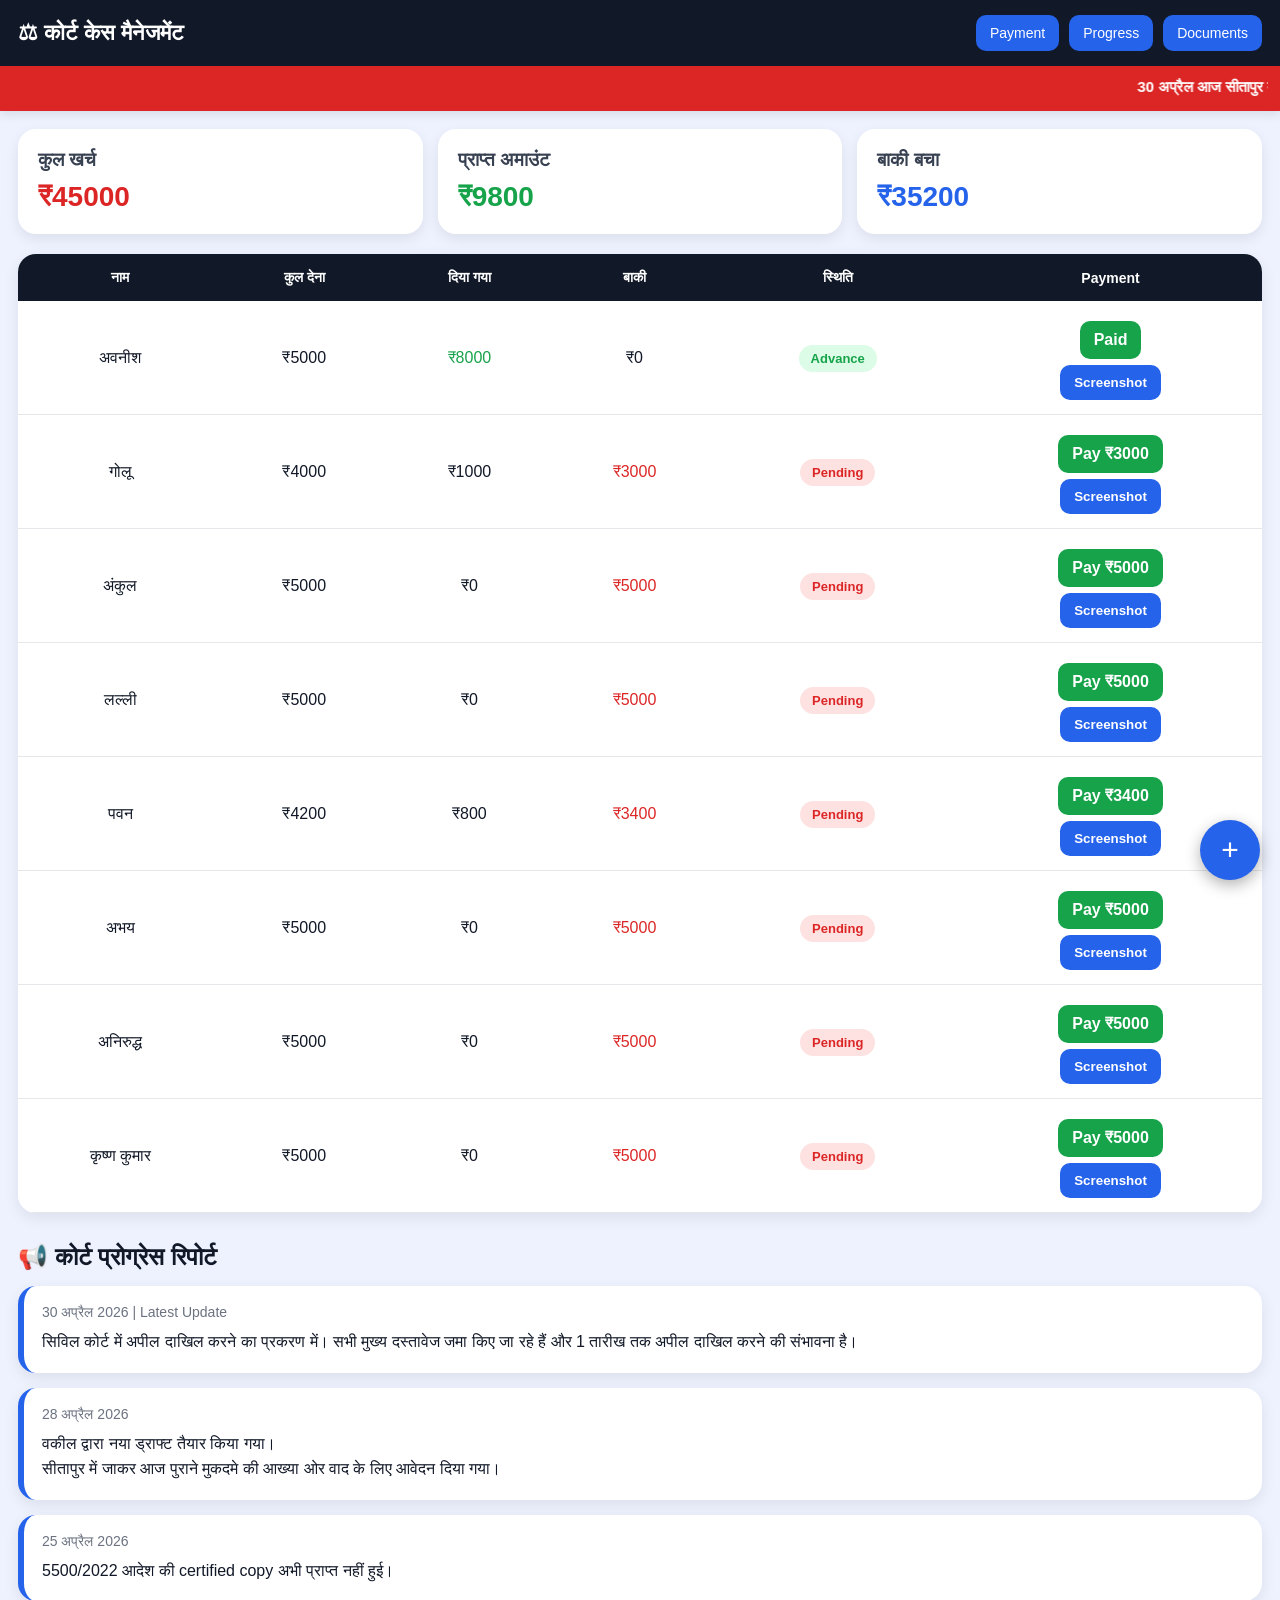
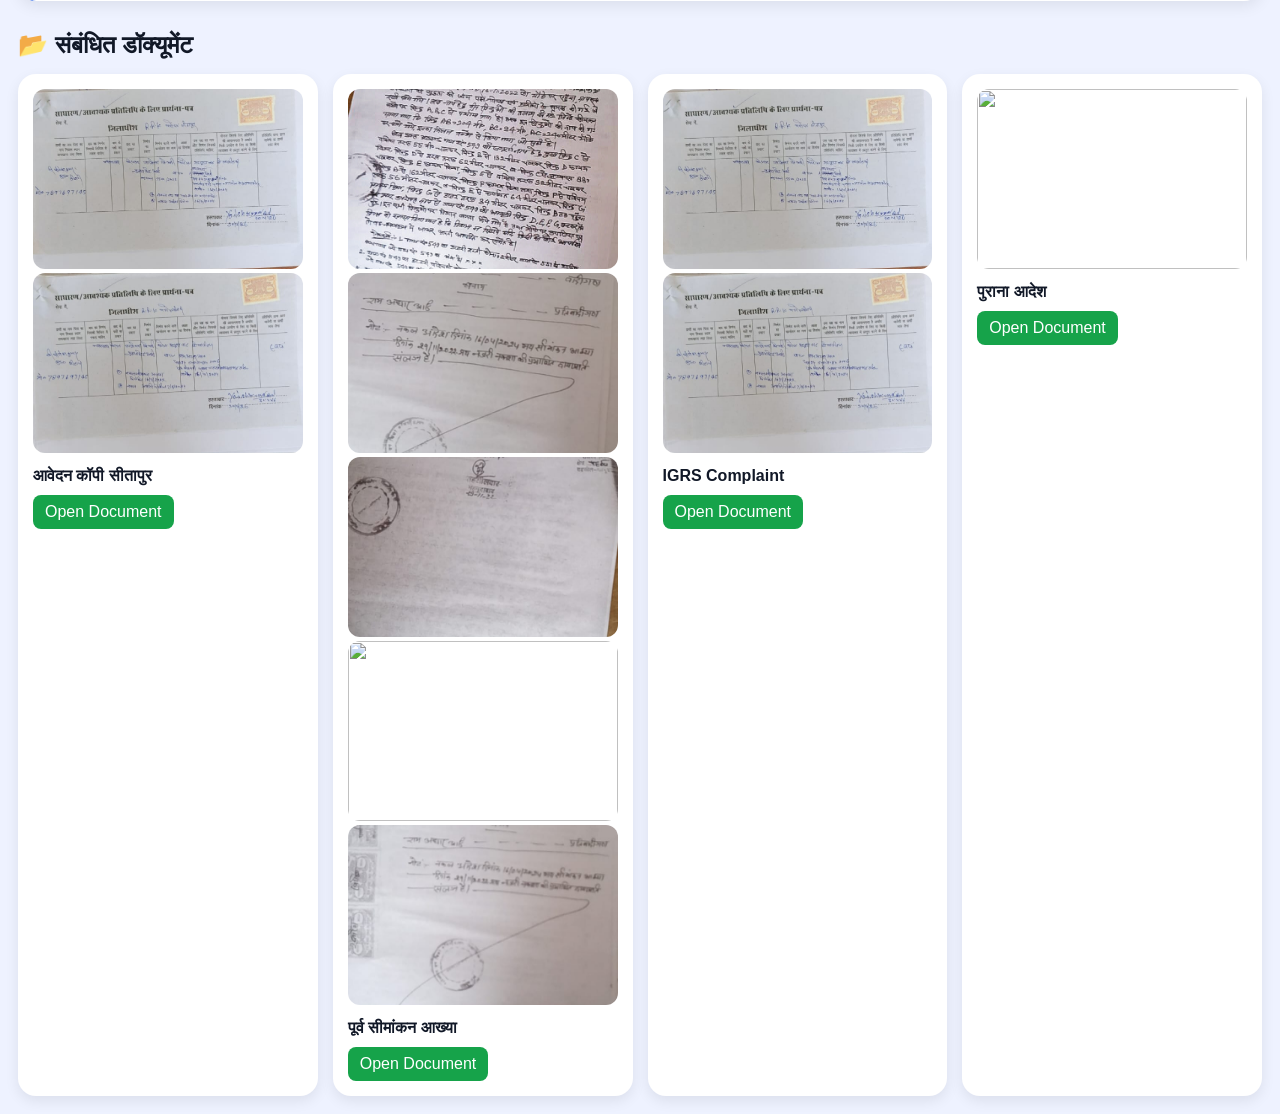
==== index.html @ 8e4a4662 "Update index.html" ====
<!DOCTYPE html>
<html lang="hi">

<head>
<meta charset="UTF-8">
<meta name="viewport" content="width=device-width, initial-scale=1.0">

<title>कोर्ट केस मैनेजमेंट</title>

<style>

*{
    margin:0;
    padding:0;
    box-sizing:border-box;
}

body{
    font-family:Arial,sans-serif;
    background:#eef2ff;
    color:#111827;
}

/* NAVBAR */

.navbar{
    width:100%;
    background:#111827;
    padding:15px 18px;
    display:flex;
    justify-content:space-between;
    align-items:center;
    position:sticky;
    top:0;
    z-index:999;
}

.logo{
    color:white;
    font-size:22px;
    font-weight:bold;
}

.nav-links{
    display:flex;
    gap:10px;
}

.nav-links a{
    text-decoration:none;
    color:white;
    background:#2563eb;
    padding:10px 14px;
    border-radius:10px;
    font-size:14px;
}

/* ALERT BAR */

.alert-bar{
    background:#dc2626;
    color:white;
    padding:12px;
    font-weight:bold;
    font-size:15px;
    box-shadow:0 3px 10px rgba(0,0,0,0.1);
}

/* MAIN */

.container{
    padding:18px;
}

/* SUMMARY */

.summary{
    display:grid;
    grid-template-columns:repeat(auto-fit,minmax(220px,1fr));
    gap:15px;
    margin-bottom:20px;
}

.card{
    background:white;
    padding:20px;
    border-radius:18px;
    box-shadow:0 5px 14px rgba(0,0,0,0.08);
}

.card h3{
    margin-bottom:10px;
    color:#374151;
}

.big{
    font-size:28px;
    font-weight:bold;
}

.red{
    color:#dc2626;
}

.green{
    color:#16a34a;
}

.blue{
    color:#2563eb;
}

/* TABLE */

.table-box{
    overflow:auto;
    border-radius:18px;
    box-shadow:0 5px 15px rgba(0,0,0,0.08);
}

table{
    width:100%;
    border-collapse:collapse;
    background:white;
    min-width:900px;
}

th{
    background:#111827;
    color:white;
    padding:15px;
    font-size:14px;
}

td{
    padding:14px;
    text-align:center;
    border-bottom:1px solid #e5e7eb;
}

tr:hover{
    background:#f9fafb;
}

.status{
    padding:6px 12px;
    border-radius:30px;
    font-size:13px;
    font-weight:bold;
}

.pending{
    background:#fee2e2;
    color:#dc2626;
}

.advance{
    background:#dcfce7;
    color:#16a34a;
}

.paybtn{
    background:#16a34a;
    color:white;
    padding:10px 14px;
    border-radius:10px;
    text-decoration:none;
    display:inline-block;
    border:none;
    cursor:pointer;
    margin-top:6px;
    font-weight:bold;
}

.uploadbtn{
    background:#2563eb;
}

.paybtn:hover{
    opacity:0.9;
}

/* NEWS */

.news-section{
    margin-top:30px;
}

.news-title{
    margin-bottom:15px;
    font-size:24px;
}

.news-card{
    background:white;
    border-radius:18px;
    padding:18px;
    margin-bottom:15px;
    box-shadow:0 5px 15px rgba(0,0,0,0.08);
    border-left:6px solid #2563eb;
}

.news-date{
    color:#6b7280;
    margin-bottom:8px;
    font-size:14px;
}

.news-text{
    font-size:16px;
    line-height:1.6;
}

/* DOCUMENTS */

.docs-section{
    margin-top:30px;
}

.docs-grid{
    display:grid;
    grid-template-columns:repeat(auto-fit,minmax(250px,1fr));
    gap:15px;
}

.doc-card{
    background:white;
    border-radius:18px;
    padding:15px;
    box-shadow:0 5px 14px rgba(0,0,0,0.08);
}

.doc-card img{
    width:100%;
    height:180px;
    object-fit:cover;
    border-radius:12px;
}

.doc-card h4{
    margin-top:10px;
}

.doc-card a{
    display:inline-block;
    margin-top:10px;
    text-decoration:none;
    background:#16a34a;
    color:white;
    padding:8px 12px;
    border-radius:8px;
}

/* POPUP */

#popup{
    position:fixed;
    top:0;
    left:0;
    width:100%;
    height:100%;
    background:rgba(0,0,0,0.6);
    display:none;
    justify-content:center;
    align-items:center;
    z-index:9999;
}

.popup-box{
    background:white;
    width:92%;
    max-width:420px;
    padding:22px;
    border-radius:18px;
    position:relative;
}

.popup-box h2{
    margin-bottom:12px;
}

input, textarea{
    width:100%;
    padding:12px;
    border:1px solid #d1d5db;
    border-radius:10px;
    margin-top:12px;
    font-size:15px;
}

.submitbtn{
    width:100%;
    margin-top:16px;
    background:#2563eb;
    color:white;
    border:none;
    padding:14px;
    border-radius:10px;
    cursor:pointer;
    font-size:16px;
}

.closebtn{
    position:absolute;
    top:10px;
    right:10px;
    background:red;
    color:white;
    border:none;
    width:35px;
    height:35px;
    border-radius:50%;
    cursor:pointer;
}

.note{
    margin-top:10px;
    color:red;
    font-size:14px;
}

/* FLOAT BUTTON */

.fixed-btn{
    position:fixed;
    bottom:20px;
    right:20px;
    width:60px;
    height:60px;
    border-radius:50%;
    background:#2563eb;
    color:white;
    border:none;
    font-size:30px;
    cursor:pointer;
    box-shadow:0 5px 15px rgba(0,0,0,0.3);
}

/* MOBILE */

@media(max-width:700px){

.logo{
    font-size:16px;
}

.nav-links a{
    font-size:12px;
    padding:8px 10px;
}

}

</style>
</head>

<body>

<!-- NAVBAR -->

<div class="navbar">

<div class="logo">
⚖ कोर्ट केस मैनेजमेंट
</div>

<div class="nav-links">

<a href="#payments">
Payment
</a>

<a href="#progress">
Progress
</a>

<a href="#documents">
Documents
</a>

</div>

</div>

<!-- ALERT -->

<div class="alert-bar">

<marquee behavior="scroll" direction="left">

30 अप्रैल आज सीतापुर में पुराने वाद की कॉपी निकालने के लिए आवेदन दिया गया। ⚠ सभी सदस्य जल्द से जल्द कोर्ट खर्च जमा करें । अगली सुनवाई की तैयारी चल रही है।

</marquee>

</div>

<div class="container">

<!-- SUMMARY -->

<div class="summary">

<div class="card">
<h3>कुल खर्च</h3>
<div class="big red">₹45000</div>
</div>

<div class="card">
<h3>प्राप्त अमाउंट</h3>
<div class="big green">₹9800</div>
</div>

<div class="card">
<h3>बाकी बचा</h3>
<div class="big blue">₹35200</div>
</div>

</div>

<!-- TABLE -->

<div id="payments" class="table-box">

<table>

<tr>
<th>नाम</th>
<th>कुल देना</th>
<th>दिया गया</th>
<th>बाकी</th>
<th>स्थिति</th>
<th>Payment</th>
</tr>

<tr>
<td>अवनीश</td>
<td>₹5000</td>
<td class="green">₹8000</td>
<td>₹0</td>
<td><span class="status advance">Advance</span></td>
<td>

<a class="paybtn"
href="upi://pay?pa=avnish.dev@ptyes&pn=Avnish&am=0&cu=INR">

Paid

</a>

<br>

<button class="paybtn uploadbtn"
onclick="openForm('अवनीश','0')">

Screenshot

</button>

</td>
</tr>

<tr>
<td>गोलू</td>
<td>₹4000</td>
<td>₹1000</td>
<td class="red">₹3000</td>
<td><span class="status pending">Pending</span></td>
<td>

<a class="paybtn"
href="upi://pay?pa=avnish.dev@ptyes&pn=Avnish&am=3000&cu=INR">

Pay ₹3000

</a>

<br>

<button class="paybtn uploadbtn"
onclick="openForm('गोलू','3000')">

Screenshot

</button>

</td>
</tr>

<tr>
<td>अंकुल</td>
<td>₹5000</td>
<td>₹0</td>
<td class="red">₹5000</td>
<td><span class="status pending">Pending</span></td>
<td>

<a class="paybtn"
href="upi://pay?pa=avnish.dev@ptyes&pn=Avnish&am=5000&cu=INR">

Pay ₹5000

</a>

<br>

<button class="paybtn uploadbtn"
onclick="openForm('अंकुल','5000')">

Screenshot

</button>

</td>
</tr>

<tr>
<td>लल्ली</td>
<td>₹5000</td>
<td>₹0</td>
<td class="red">₹5000</td>
<td><span class="status pending">Pending</span></td>
<td>

<a class="paybtn"
href="upi://pay?pa=avnish.dev@ptyes&pn=Avnish&am=5000&cu=INR">

Pay ₹5000

</a>

<br>

<button class="paybtn uploadbtn"
onclick="openForm('लल्ली','5000')">

Screenshot

</button>

</td>
</tr>

<tr>
<td>पवन</td>
<td>₹4200</td>
<td>₹800</td>
<td class="red">₹3400</td>
<td><span class="status pending">Pending</span></td>
<td>

<a class="paybtn"
href="upi://pay?pa=avnish.dev@ptyes&pn=Avnish&am=3400&cu=INR">

Pay ₹3400

</a>

<br>

<button class="paybtn uploadbtn"
onclick="openForm('पवन','3400')">

Screenshot

</button>

</td>
</tr>

<tr>
<td>अभय</td>
<td>₹5000</td>
<td>₹0</td>
<td class="red">₹5000</td>
<td><span class="status pending">Pending</span></td>
<td>

<a class="paybtn"
href="upi://pay?pa=avnish.dev@ptyes&pn=Avnish&am=5000&cu=INR">

Pay ₹5000

</a>

<br>

<button class="paybtn uploadbtn"
onclick="openForm('अभय','5000')">

Screenshot

</button>

</td>
</tr>

<tr>
<td>अनिरुद्ध</td>
<td>₹5000</td>
<td>₹0</td>
<td class="red">₹5000</td>
<td><span class="status pending">Pending</span></td>
<td>

<a class="paybtn"
href="upi://pay?pa=avnish.dev@ptyes&pn=Avnish&am=5000&cu=INR">

Pay ₹5000

</a>

<br>

<button class="paybtn uploadbtn"
onclick="openForm('अनिरुद्ध','5000')">

Screenshot

</button>

</td>
</tr>

<tr>
<td>कृष्ण कुमार</td>
<td>₹5000</td>
<td>₹0</td>
<td class="red">₹5000</td>
<td><span class="status pending">Pending</span></td>
<td>

<a class="paybtn"
href="upi://pay?pa=avnish.dev@ptyes&pn=Avnish&am=5000&cu=INR">

Pay ₹5000

</a>

<br>

<button class="paybtn uploadbtn"
onclick="openForm('कृष्ण कुमार','5000')">

Screenshot

</button>

</td>
</tr>

</table>

</div>

<!-- PROGRESS -->

<div id="progress" class="news-section">

<h2 class="news-title">
📢 कोर्ट प्रोग्रेस रिपोर्ट
</h2>

<div class="news-card">

<div class="news-date">
30 अप्रैल 2026 | Latest Update
</div>

<div class="news-text">

सिविल कोर्ट में अपील दाखिल करने का प्रकरण में।
सभी मुख्य दस्तावेज जमा किए जा रहे हैं और 1 तारीख तक अपील दाखिल करने की संभावना है।

</div>

</div>

<div class="news-card">

<div class="news-date">
28 अप्रैल 2026
</div>

<div class="news-text">

वकील द्वारा नया ड्राफ्ट तैयार किया गया।

</div>

<div class="news-text">

सीतापुर में जाकर आज पुराने मुकदमे की आख्या ओर वाद के लिए आवेदन दिया गया। 

</div>

</div>

<div class="news-card">

<div class="news-date">
25 अप्रैल 2026
</div>

<div class="news-text">

5500/2022 आदेश की certified copy अभी प्राप्त नहीं हुई।

</div>

</div>

</div>

<!-- DOCUMENTS -->

<div id="documents" class="docs-section">

<h2 class="news-title">
📂 संबंधित डॉक्यूमेंट
</h2>

<div class="docs-grid">

<div class="doc-card">

<img src="Copy 1.jpg">
<img src="Copy2.jpg">

<h4>
आवेदन कॉपी सीतापुर 
</h4>

<a href="#">
Open Document
</a>

</div>
<div class="doc-card">

<img src="AP1.jpg">
<img src="AP2.jpg">
<img src="AP3.jpg">
<img src="AP4.jpg">
<img src="AP5.jpg">
<h4>
पूर्व सीमांकन आख्या
</h4>

<a href="#">
Open Document
</a>

</div>

<div class="doc-card">

<img src="Copy 1.jpg">
<img src="Copy2.jpg">

<h4>
IGRS Complaint
</h4>

<a href="#">
Open Document
</a>

</div>

<div class="doc-card">

<img src="Order.pdf">

<h4>
पुराना आदेश 
</h4>

<a href="Order.pdf">
Open Document
</a>

</div>

</div>

</div>

</div>

<!-- POPUP -->

<div id="popup">

<div class="popup-box">

<button class="closebtn"
onclick="closeForm()">

×

</button>

<h2>
Payment Screenshot
</h2>

<input type="text"
id="name"
placeholder="नाम">

<input type="text"
id="amount"
placeholder="Amount">

<textarea id="comment"
placeholder="Comment">
</textarea>

<input type="file"
accept="image/*,.pdf">

<p class="note">

Payment करने के बाद screenshot attach करके भेजना जरूरी है।

</p>

<button class="submitbtn"
onclick="sendWhatsApp()">

Open WhatsApp

</button>

</div>

</div>

<!-- FLOAT BUTTON -->

<button class="fixed-btn"
onclick="alert('यहाँ future में नई court update add कर सकते हैं')">

+

</button>

<script>

function openForm(name, amount){

document.getElementById("popup").style.display="flex";

document.getElementById("name").value=name;

document.getElementById("amount").value=amount;

}

function closeForm(){

document.getElementById("popup").style.display="none";

}

window.onclick = function(event){

let popup = document.getElementById("popup");

if(event.target == popup){

popup.style.display = "none";

}

}

function sendWhatsApp(){

let name =
document.getElementById("name").value;

let amount =
document.getElementById("amount").value;

let comment =
document.getElementById("comment").value;

let msg =
`Payment Done

नाम: ${name}

Amount: ₹${amount}

Comment: ${comment}

Screenshot attach कर रहा हूँ।`;

window.open(
`https://wa.me/919455030291?text=${encodeURIComponent(msg)}`,
'_blank'
);

}

</script>

</body>
</html>
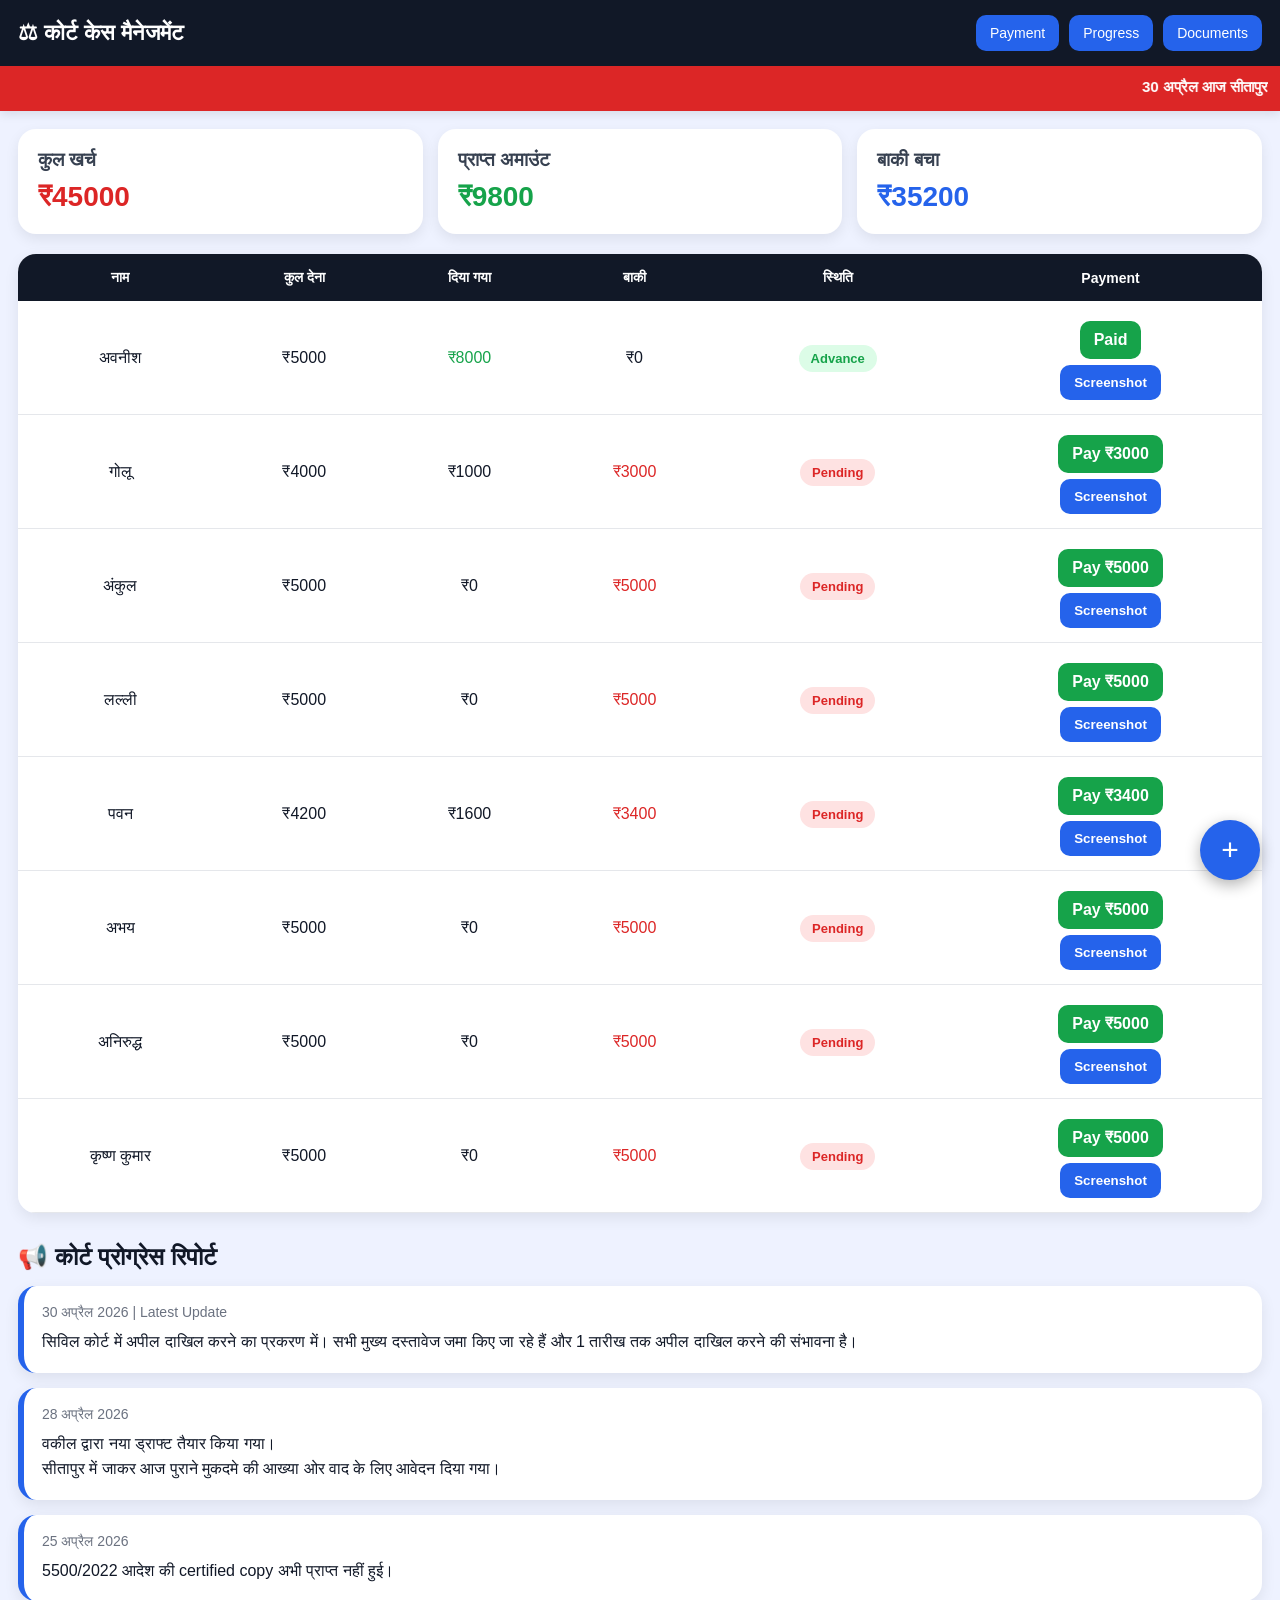
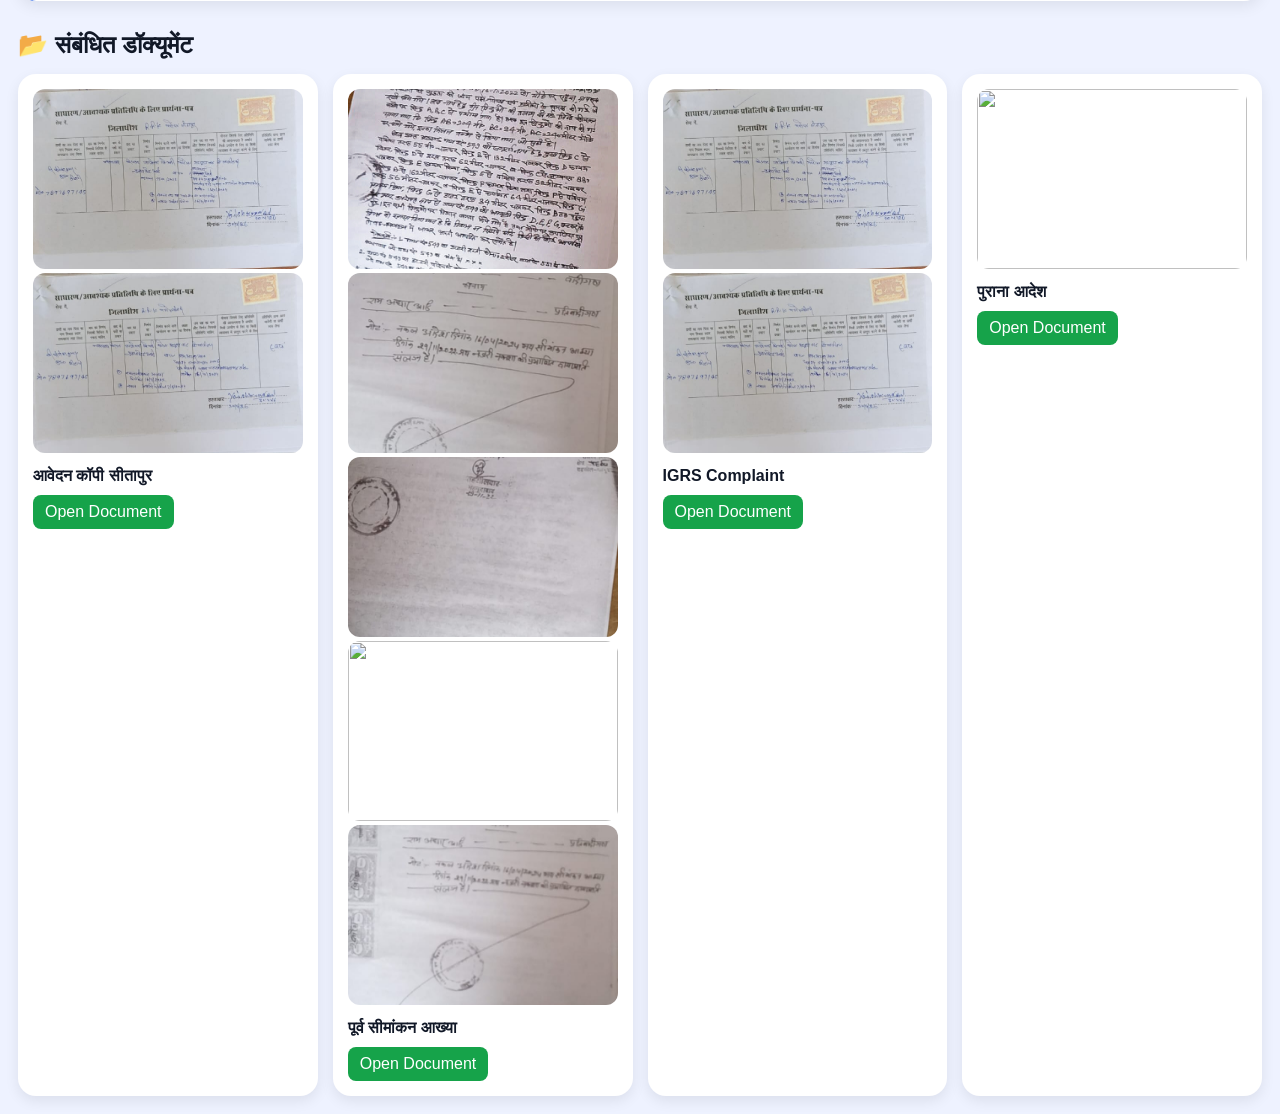
==== commit 3500dada: "Update index.html" ====
--- a/index.html
+++ b/index.html
@@ -543,7 +543,7 @@
 <tr>
 <td>पवन</td>
 <td>₹4200</td>
-<td>₹800</td>
+<td>₹1600</td>
 <td class="red">₹3400</td>
 <td><span class="status pending">Pending</span></td>
 <td>
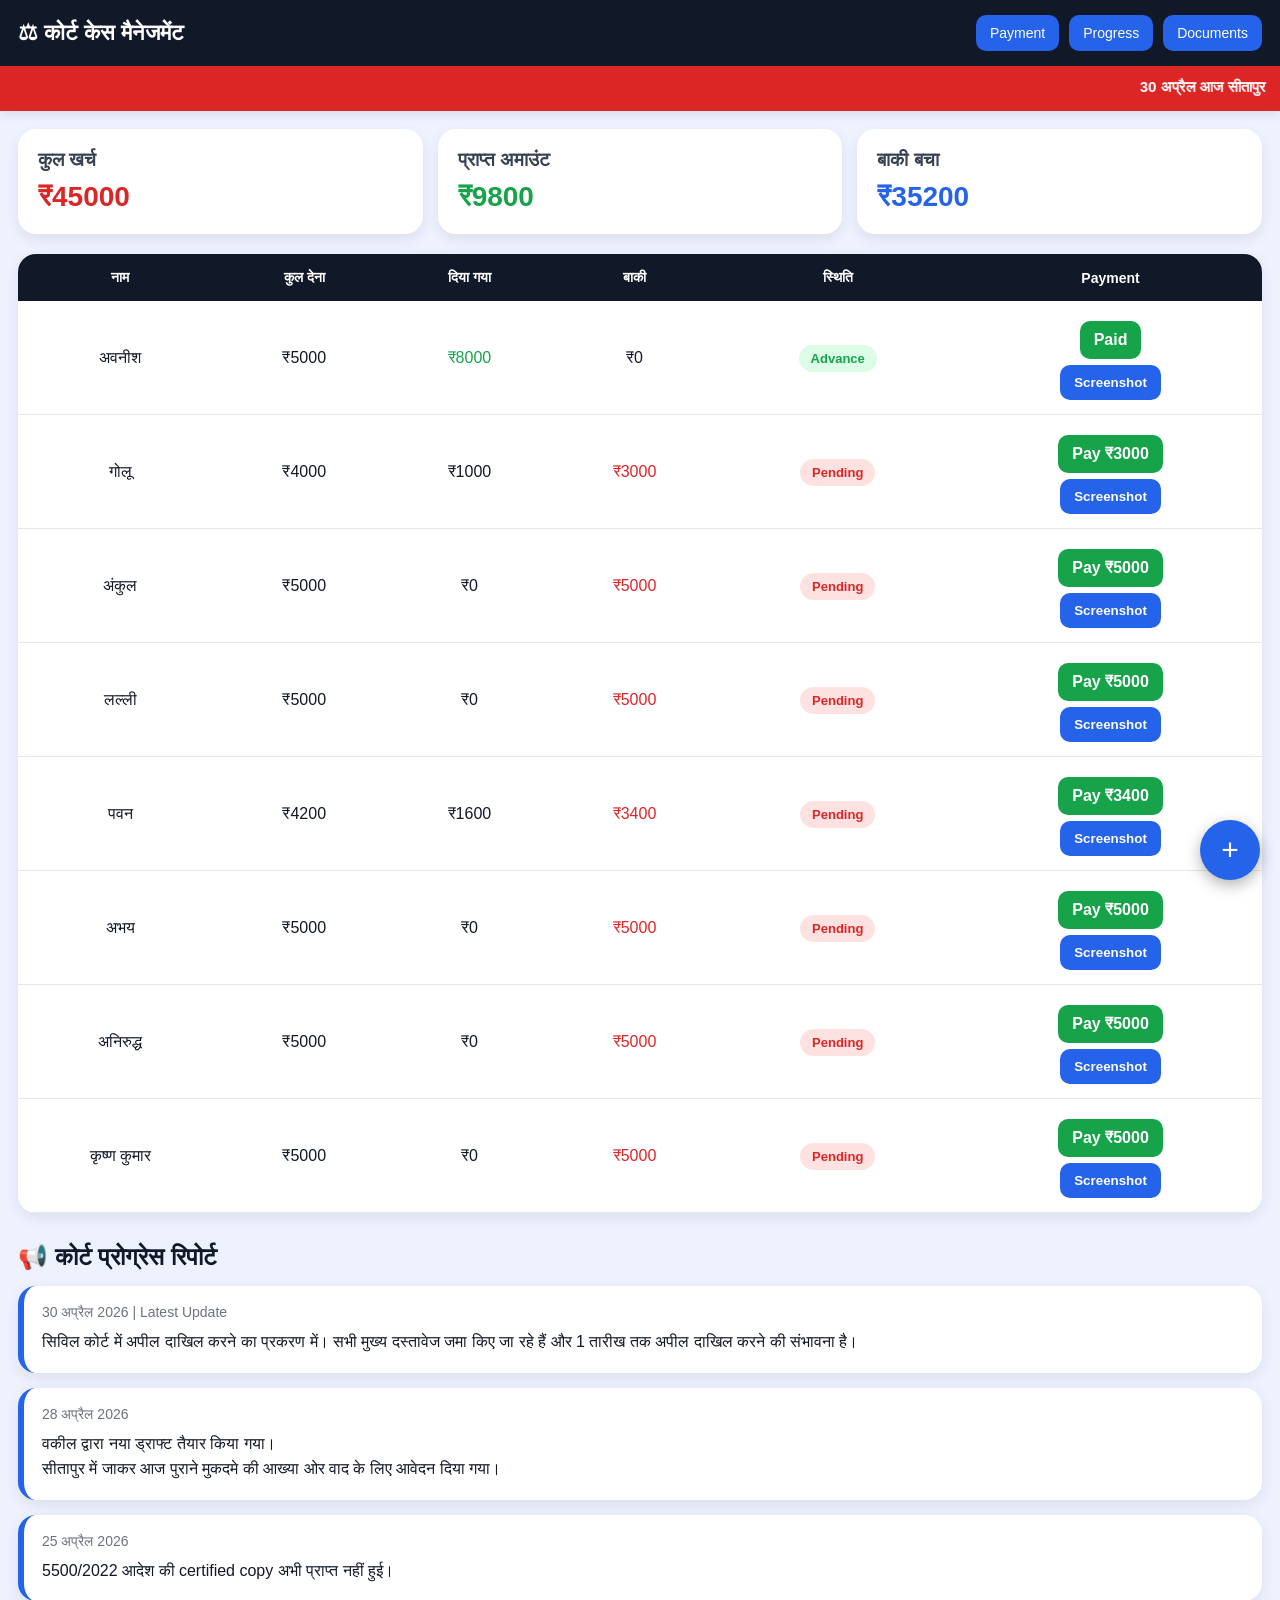
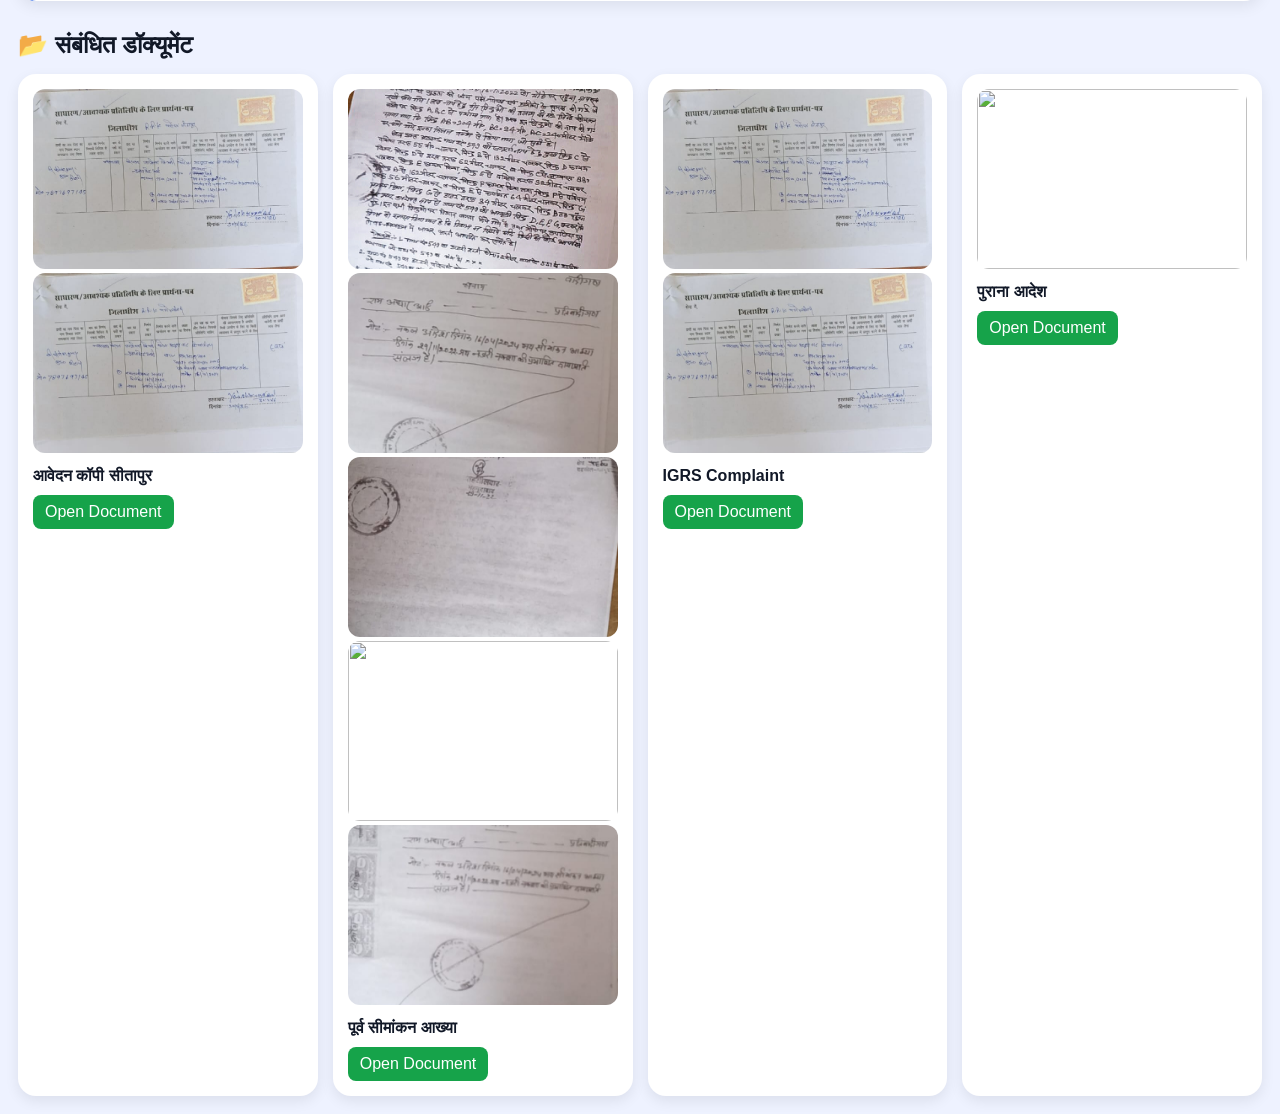
==== commit 7de588b5: "Update index.html" ====
--- a/index.html
+++ b/index.html
@@ -845,8 +845,115 @@
 
 </button>
 
+
+
 <script>
 
+const API_URL =
+"https://script.google.com/macros/s/AKfycbyu0KtU_H2XFcMc0_4xZVchfhcpLxpem6NisjgS6wAPZQnRG6RrWV726ZWi-YCYb4N4vg/exec";
+
+fetch(API_URL)
+.then(res => res.json())
+.then(data => {
+
+loadPayments(data.payments);
+
+});
+
+function loadPayments(payments){
+
+let table =
+document.getElementById("paymentTable");
+
+table.innerHTML = "";
+
+for(let i=1; i<payments.length; i++){
+
+let row = payments[i];
+
+let name = row[0];
+let total = Number(row[1]);
+let paid1 = Number(row[2]);
+let paid2 = Number(row[3]);
+let paid3 = Number(row[4]);
+
+let paid =
+paid1 + paid2 + paid3;
+
+let remaining =
+total - paid;
+
+let status =
+remaining <= 0
+? "Advance"
+: "Pending";
+
+let button =
+remaining <= 0
+
+? `<button class="paybtn uploadbtn">
+Paid
+</button>`
+
+: `
+<a class="paybtn"
+href="upi://pay?pa=avnish.dev@ptyes&pn=Avnish&am=${remaining}&cu=INR">
+
+Pay ₹${remaining}
+
+</a>
+`;
+
+table.innerHTML += `
+
+<tr>
+
+<td>${name}</td>
+
+<td>₹${total}</td>
+
+<td class="green">
+₹${paid}
+</td>
+
+<td class="red">
+₹${remaining}
+</td>
+
+<td>
+
+<span class="status
+${remaining <= 0 ? 'advance':'pending'}">
+
+${status}
+
+</span>
+
+</td>
+
+<td>
+
+${button}
+
+<br>
+
+<button class="paybtn uploadbtn"
+onclick="openForm('${name}','${remaining}')">
+
+Screenshot
+
+</button>
+
+</td>
+
+</tr>
+
+`;
+
+}
+
+}
+
 function openForm(name, amount){
 
 document.getElementById("popup").style.display="flex";
@@ -865,7 +972,8 @@
 
 window.onclick = function(event){
 
-let popup = document.getElementById("popup");
+let popup =
+document.getElementById("popup");
 
 if(event.target == popup){
 
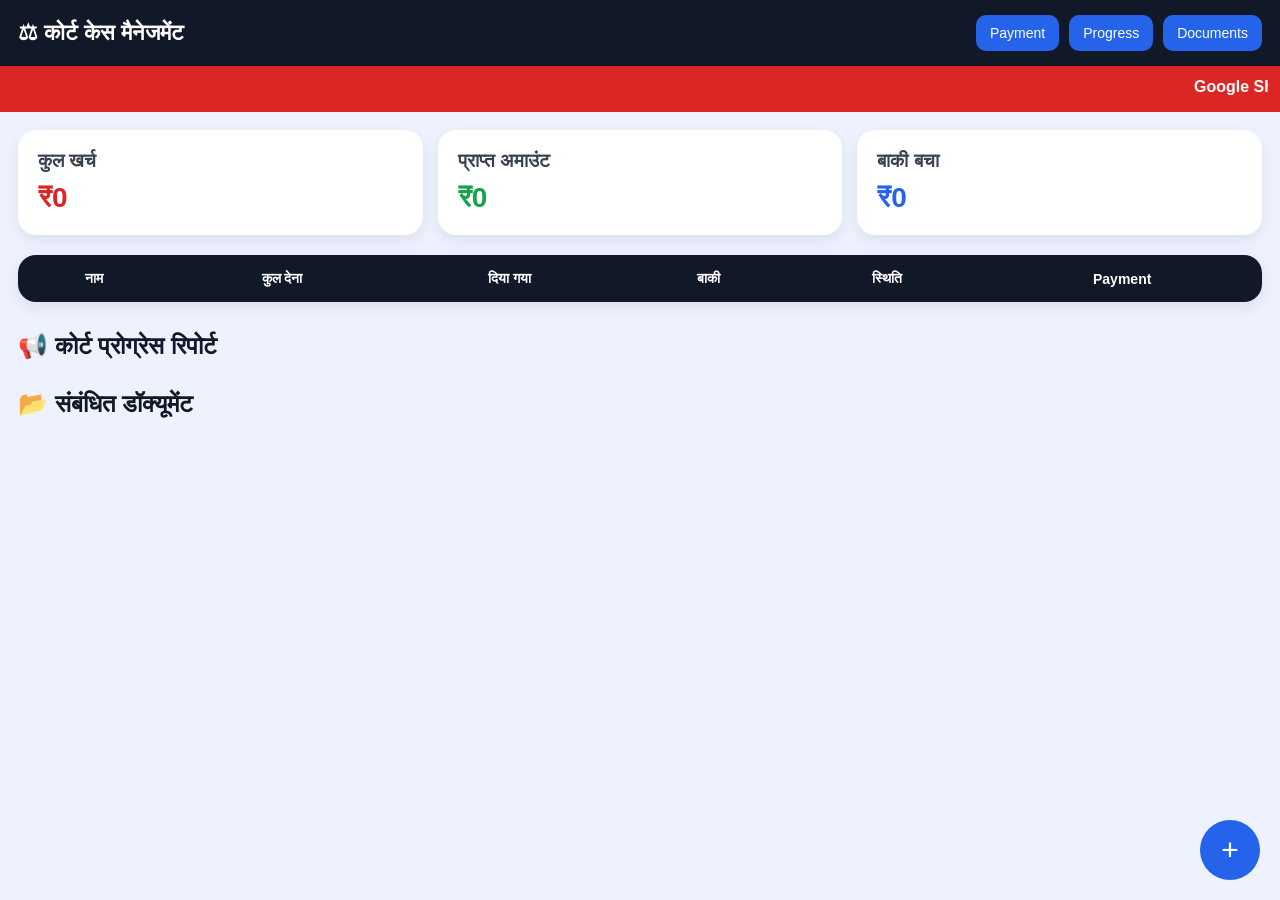
==== commit 94bd1711: "Update index.html" ====
--- a/index.html
+++ b/index.html
@@ -55,15 +55,13 @@
     font-size:14px;
 }
 
-/* ALERT BAR */
+/* ALERT */
 
 .alert-bar{
     background:#dc2626;
     color:white;
     padding:12px;
     font-weight:bold;
-    font-size:15px;
-    box-shadow:0 3px 10px rgba(0,0,0,0.1);
 }
 
 /* MAIN */
@@ -226,28 +224,20 @@
 .doc-card{
     background:white;
     border-radius:18px;
-    padding:15px;
+    padding:18px;
     box-shadow:0 5px 14px rgba(0,0,0,0.08);
 }
 
-.doc-card img{
-    width:100%;
-    height:180px;
-    object-fit:cover;
-    border-radius:12px;
-}
-
 .doc-card h4{
-    margin-top:10px;
+    margin-bottom:12px;
 }
 
 .doc-card a{
     display:inline-block;
-    margin-top:10px;
     text-decoration:none;
     background:#16a34a;
     color:white;
-    padding:8px 12px;
+    padding:10px 14px;
     border-radius:8px;
 }
 
@@ -319,7 +309,7 @@
     font-size:14px;
 }
 
-/* FLOAT BUTTON */
+/* FLOAT */
 
 .fixed-btn{
     position:fixed;
@@ -333,10 +323,7 @@
     border:none;
     font-size:30px;
     cursor:pointer;
-    box-shadow:0 5px 15px rgba(0,0,0,0.3);
-}
-
-/* MOBILE */
+}
 
 @media(max-width:700px){
 
@@ -386,9 +373,9 @@
 
 <div class="alert-bar">
 
-<marquee behavior="scroll" direction="left">
-
-30 अप्रैल आज सीतापुर में पुराने वाद की कॉपी निकालने के लिए आवेदन दिया गया। ⚠ सभी सदस्य जल्द से जल्द कोर्ट खर्च जमा करें । अगली सुनवाई की तैयारी चल रही है।
+<marquee>
+
+Google Sheet update करते ही website auto update हो जाएगी।
 
 </marquee>
 
@@ -402,26 +389,34 @@
 
 <div class="card">
 <h3>कुल खर्च</h3>
-<div class="big red">₹45000</div>
+<div class="big red" id="totalAmount">
+₹0
+</div>
 </div>
 
 <div class="card">
 <h3>प्राप्त अमाउंट</h3>
-<div class="big green">₹9800</div>
+<div class="big green" id="paidAmount">
+₹0
+</div>
 </div>
 
 <div class="card">
 <h3>बाकी बचा</h3>
-<div class="big blue">₹35200</div>
-</div>
-
-</div>
-
-<!-- TABLE -->
+<div class="big blue" id="remainingAmount">
+₹0
+</div>
+</div>
+
+</div>
+
+<!-- PAYMENT TABLE -->
 
 <div id="payments" class="table-box">
 
 <table>
+
+<thead>
 
 <tr>
 <th>नाम</th>
@@ -432,227 +427,17 @@
 <th>Payment</th>
 </tr>
 
-<tr>
-<td>अवनीश</td>
-<td>₹5000</td>
-<td class="green">₹8000</td>
-<td>₹0</td>
-<td><span class="status advance">Advance</span></td>
-<td>
-
-<a class="paybtn"
-href="upi://pay?pa=avnish.dev@ptyes&pn=Avnish&am=0&cu=INR">
-
-Paid
-
-</a>
-
-<br>
-
-<button class="paybtn uploadbtn"
-onclick="openForm('अवनीश','0')">
-
-Screenshot
-
-</button>
-
-</td>
-</tr>
-
-<tr>
-<td>गोलू</td>
-<td>₹4000</td>
-<td>₹1000</td>
-<td class="red">₹3000</td>
-<td><span class="status pending">Pending</span></td>
-<td>
-
-<a class="paybtn"
-href="upi://pay?pa=avnish.dev@ptyes&pn=Avnish&am=3000&cu=INR">
-
-Pay ₹3000
-
-</a>
-
-<br>
-
-<button class="paybtn uploadbtn"
-onclick="openForm('गोलू','3000')">
-
-Screenshot
-
-</button>
-
-</td>
-</tr>
-
-<tr>
-<td>अंकुल</td>
-<td>₹5000</td>
-<td>₹0</td>
-<td class="red">₹5000</td>
-<td><span class="status pending">Pending</span></td>
-<td>
-
-<a class="paybtn"
-href="upi://pay?pa=avnish.dev@ptyes&pn=Avnish&am=5000&cu=INR">
-
-Pay ₹5000
-
-</a>
-
-<br>
-
-<button class="paybtn uploadbtn"
-onclick="openForm('अंकुल','5000')">
-
-Screenshot
-
-</button>
-
-</td>
-</tr>
-
-<tr>
-<td>लल्ली</td>
-<td>₹5000</td>
-<td>₹0</td>
-<td class="red">₹5000</td>
-<td><span class="status pending">Pending</span></td>
-<td>
-
-<a class="paybtn"
-href="upi://pay?pa=avnish.dev@ptyes&pn=Avnish&am=5000&cu=INR">
-
-Pay ₹5000
-
-</a>
-
-<br>
-
-<button class="paybtn uploadbtn"
-onclick="openForm('लल्ली','5000')">
-
-Screenshot
-
-</button>
-
-</td>
-</tr>
-
-<tr>
-<td>पवन</td>
-<td>₹4200</td>
-<td>₹1600</td>
-<td class="red">₹3400</td>
-<td><span class="status pending">Pending</span></td>
-<td>
-
-<a class="paybtn"
-href="upi://pay?pa=avnish.dev@ptyes&pn=Avnish&am=3400&cu=INR">
-
-Pay ₹3400
-
-</a>
-
-<br>
-
-<button class="paybtn uploadbtn"
-onclick="openForm('पवन','3400')">
-
-Screenshot
-
-</button>
-
-</td>
-</tr>
-
-<tr>
-<td>अभय</td>
-<td>₹5000</td>
-<td>₹0</td>
-<td class="red">₹5000</td>
-<td><span class="status pending">Pending</span></td>
-<td>
-
-<a class="paybtn"
-href="upi://pay?pa=avnish.dev@ptyes&pn=Avnish&am=5000&cu=INR">
-
-Pay ₹5000
-
-</a>
-
-<br>
-
-<button class="paybtn uploadbtn"
-onclick="openForm('अभय','5000')">
-
-Screenshot
-
-</button>
-
-</td>
-</tr>
-
-<tr>
-<td>अनिरुद्ध</td>
-<td>₹5000</td>
-<td>₹0</td>
-<td class="red">₹5000</td>
-<td><span class="status pending">Pending</span></td>
-<td>
-
-<a class="paybtn"
-href="upi://pay?pa=avnish.dev@ptyes&pn=Avnish&am=5000&cu=INR">
-
-Pay ₹5000
-
-</a>
-
-<br>
-
-<button class="paybtn uploadbtn"
-onclick="openForm('अनिरुद्ध','5000')">
-
-Screenshot
-
-</button>
-
-</td>
-</tr>
-
-<tr>
-<td>कृष्ण कुमार</td>
-<td>₹5000</td>
-<td>₹0</td>
-<td class="red">₹5000</td>
-<td><span class="status pending">Pending</span></td>
-<td>
-
-<a class="paybtn"
-href="upi://pay?pa=avnish.dev@ptyes&pn=Avnish&am=5000&cu=INR">
-
-Pay ₹5000
-
-</a>
-
-<br>
-
-<button class="paybtn uploadbtn"
-onclick="openForm('कृष्ण कुमार','5000')">
-
-Screenshot
-
-</button>
-
-</td>
-</tr>
+</thead>
+
+<tbody id="paymentTable">
+
+</tbody>
 
 </table>
 
 </div>
 
-<!-- PROGRESS -->
+<!-- NEWS -->
 
 <div id="progress" class="news-section">
 
@@ -660,54 +445,7 @@
 📢 कोर्ट प्रोग्रेस रिपोर्ट
 </h2>
 
-<div class="news-card">
-
-<div class="news-date">
-30 अप्रैल 2026 | Latest Update
-</div>
-
-<div class="news-text">
-
-सिविल कोर्ट में अपील दाखिल करने का प्रकरण में।
-सभी मुख्य दस्तावेज जमा किए जा रहे हैं और 1 तारीख तक अपील दाखिल करने की संभावना है।
-
-</div>
-
-</div>
-
-<div class="news-card">
-
-<div class="news-date">
-28 अप्रैल 2026
-</div>
-
-<div class="news-text">
-
-वकील द्वारा नया ड्राफ्ट तैयार किया गया।
-
-</div>
-
-<div class="news-text">
-
-सीतापुर में जाकर आज पुराने मुकदमे की आख्या ओर वाद के लिए आवेदन दिया गया। 
-
-</div>
-
-</div>
-
-<div class="news-card">
-
-<div class="news-date">
-25 अप्रैल 2026
-</div>
-
-<div class="news-text">
-
-5500/2022 आदेश की certified copy अभी प्राप्त नहीं हुई।
-
-</div>
-
-</div>
+<div id="newsContainer"></div>
 
 </div>
 
@@ -719,67 +457,8 @@
 📂 संबंधित डॉक्यूमेंट
 </h2>
 
-<div class="docs-grid">
-
-<div class="doc-card">
-
-<img src="Copy 1.jpg">
-<img src="Copy2.jpg">
-
-<h4>
-आवेदन कॉपी सीतापुर 
-</h4>
-
-<a href="#">
-Open Document
-</a>
-
-</div>
-<div class="doc-card">
-
-<img src="AP1.jpg">
-<img src="AP2.jpg">
-<img src="AP3.jpg">
-<img src="AP4.jpg">
-<img src="AP5.jpg">
-<h4>
-पूर्व सीमांकन आख्या
-</h4>
-
-<a href="#">
-Open Document
-</a>
-
-</div>
-
-<div class="doc-card">
-
-<img src="Copy 1.jpg">
-<img src="Copy2.jpg">
-
-<h4>
-IGRS Complaint
-</h4>
-
-<a href="#">
-Open Document
-</a>
-
-</div>
-
-<div class="doc-card">
-
-<img src="Order.pdf">
-
-<h4>
-पुराना आदेश 
-</h4>
-
-<a href="Order.pdf">
-Open Document
-</a>
-
-</div>
+<div class="docs-grid"
+id="documentContainer">
 
 </div>
 
@@ -816,12 +495,9 @@
 placeholder="Comment">
 </textarea>
 
-<input type="file"
-accept="image/*,.pdf">
-
 <p class="note">
 
-Payment करने के बाद screenshot attach करके भेजना जरूरी है।
+Payment के बाद screenshot WhatsApp पर भेजें।
 
 </p>
 
@@ -836,29 +512,44 @@
 
 </div>
 
-<!-- FLOAT BUTTON -->
-
-<button class="fixed-btn"
-onclick="alert('यहाँ future में नई court update add कर सकते हैं')">
+<!-- FLOAT -->
+
+<button class="fixed-btn">
 
 +
 
 </button>
 
-
-
 <script>
 
 const API_URL =
-"https://script.google.com/macros/s/AKfycbyu0KtU_H2XFcMc0_4xZVchfhcpLxpem6NisjgS6wAPZQnRG6RrWV726ZWi-YCYb4N4vg/exec";
-
-fetch(API_URL)
-.then(res => res.json())
-.then(data => {
+"https://script.google.com/macros/s/AKfycbw20lLo2vSjzYqU3G_DC3ipzrb1YMhb2_PDdfrBJ42GR9Do0FC0imVYkyzI9r1PSSKdNg/exec";
+
+async function fetchData(){
+
+try{
+
+const response =
+await fetch(API_URL);
+
+const data =
+await response.json();
+
+console.log(data);
 
 loadPayments(data.payments);
 
-});
+loadNews(data.news);
+
+loadDocuments(data.documents);
+
+}catch(error){
+
+console.log(error);
+
+}
+
+}
 
 function loadPayments(payments){
 
@@ -867,15 +558,18 @@
 
 table.innerHTML = "";
 
+let totalAll = 0;
+let paidAll = 0;
+
 for(let i=1; i<payments.length; i++){
 
 let row = payments[i];
 
-let name = row[0];
-let total = Number(row[1]);
-let paid1 = Number(row[2]);
-let paid2 = Number(row[3]);
-let paid3 = Number(row[4]);
+let name = row[0] || "";
+let total = Number(row[1]) || 0;
+let paid1 = Number(row[2]) || 0;
+let paid2 = Number(row[3]) || 0;
+let paid3 = Number(row[4]) || 0;
 
 let paid =
 paid1 + paid2 + paid3;
@@ -888,6 +582,9 @@
 ? "Advance"
 : "Pending";
 
+totalAll += total;
+paidAll += paid;
+
 let button =
 remaining <= 0
 
@@ -916,7 +613,7 @@
 ₹${paid}
 </td>
 
-<td class="red">
+<td class="${remaining > 0 ? 'red':'green'}">
 ₹${remaining}
 </td>
 
@@ -935,7 +632,7 @@
 
 ${button}
 
-<br>
+<br><br>
 
 <button class="paybtn uploadbtn"
 onclick="openForm('${name}','${remaining}')">
@@ -952,21 +649,98 @@
 
 }
 
+document.getElementById("totalAmount")
+.innerText = `₹${totalAll}`;
+
+document.getElementById("paidAmount")
+.innerText = `₹${paidAll}`;
+
+document.getElementById("remainingAmount")
+.innerText =
+`₹${totalAll - paidAll}`;
+
+}
+
+function loadNews(news){
+
+let container =
+document.getElementById("newsContainer");
+
+container.innerHTML = "";
+
+for(let i=1; i<news.length; i++){
+
+let row = news[i];
+
+container.innerHTML += `
+
+<div class="news-card">
+
+<div class="news-date">
+${row[0]}
+</div>
+
+<div class="news-text">
+${row[1]}
+</div>
+
+</div>
+
+`;
+
+}
+
+}
+
+function loadDocuments(documents){
+
+let container =
+document.getElementById("documentContainer");
+
+container.innerHTML = "";
+
+for(let i=1; i<documents.length; i++){
+
+let row = documents[i];
+
+container.innerHTML += `
+
+<div class="doc-card">
+
+<h4>${row[0]}</h4>
+
+<a href="${row[1]}"
+target="_blank">
+
+Open Document
+
+</a>
+
+</div>
+
+`;
+
+}
+
 }
 
 function openForm(name, amount){
 
-document.getElementById("popup").style.display="flex";
-
-document.getElementById("name").value=name;
-
-document.getElementById("amount").value=amount;
+document.getElementById("popup")
+.style.display = "flex";
+
+document.getElementById("name")
+.value = name;
+
+document.getElementById("amount")
+.value = amount;
 
 }
 
 function closeForm(){
 
-document.getElementById("popup").style.display="none";
+document.getElementById("popup")
+.style.display = "none";
 
 }
 
@@ -1012,7 +786,13 @@
 
 }
 
+fetchData();
+
+/* AUTO REFRESH */
+
+setInterval(fetchData,30000);
+
 </script>
 
 </body>
-</html>+</html>
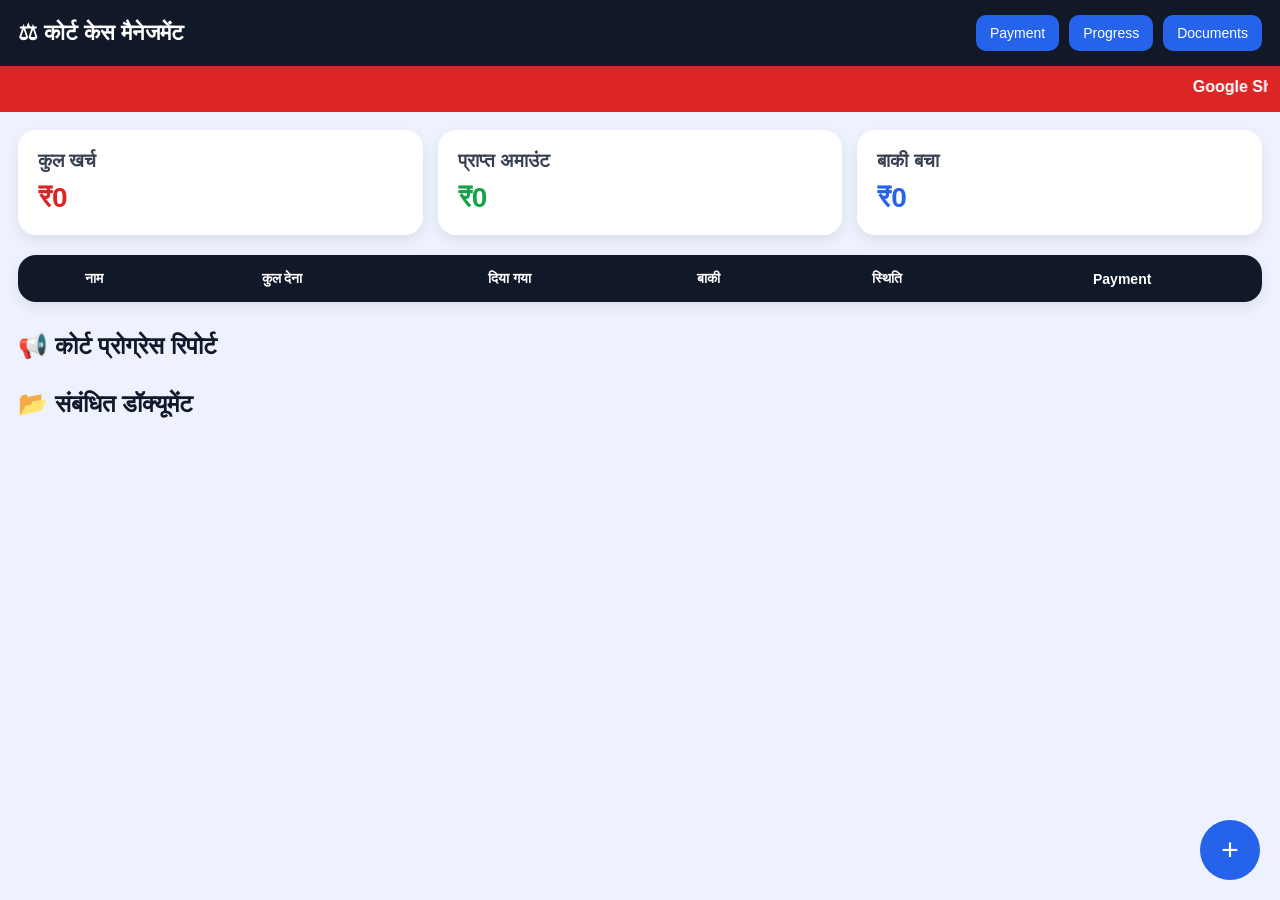
==== commit 25fe35b8: "Update index.html" ====
--- a/index.html
+++ b/index.html
@@ -523,7 +523,7 @@
 <script>
 
 const API_URL =
-"https://script.google.com/macros/s/AKfycbw20lLo2vSjzYqU3G_DC3ipzrb1YMhb2_PDdfrBJ42GR9Do0FC0imVYkyzI9r1PSSKdNg/exec";
+"https://script.google.com/macros/s/AKfycbz4Br-4zfdg8jXEcWckE7PSSypFoXspLX-mApjpirJOnL8aDlZepH110XT-HJLNrPCWoQ/exec";
 
 async function fetchData(){
 
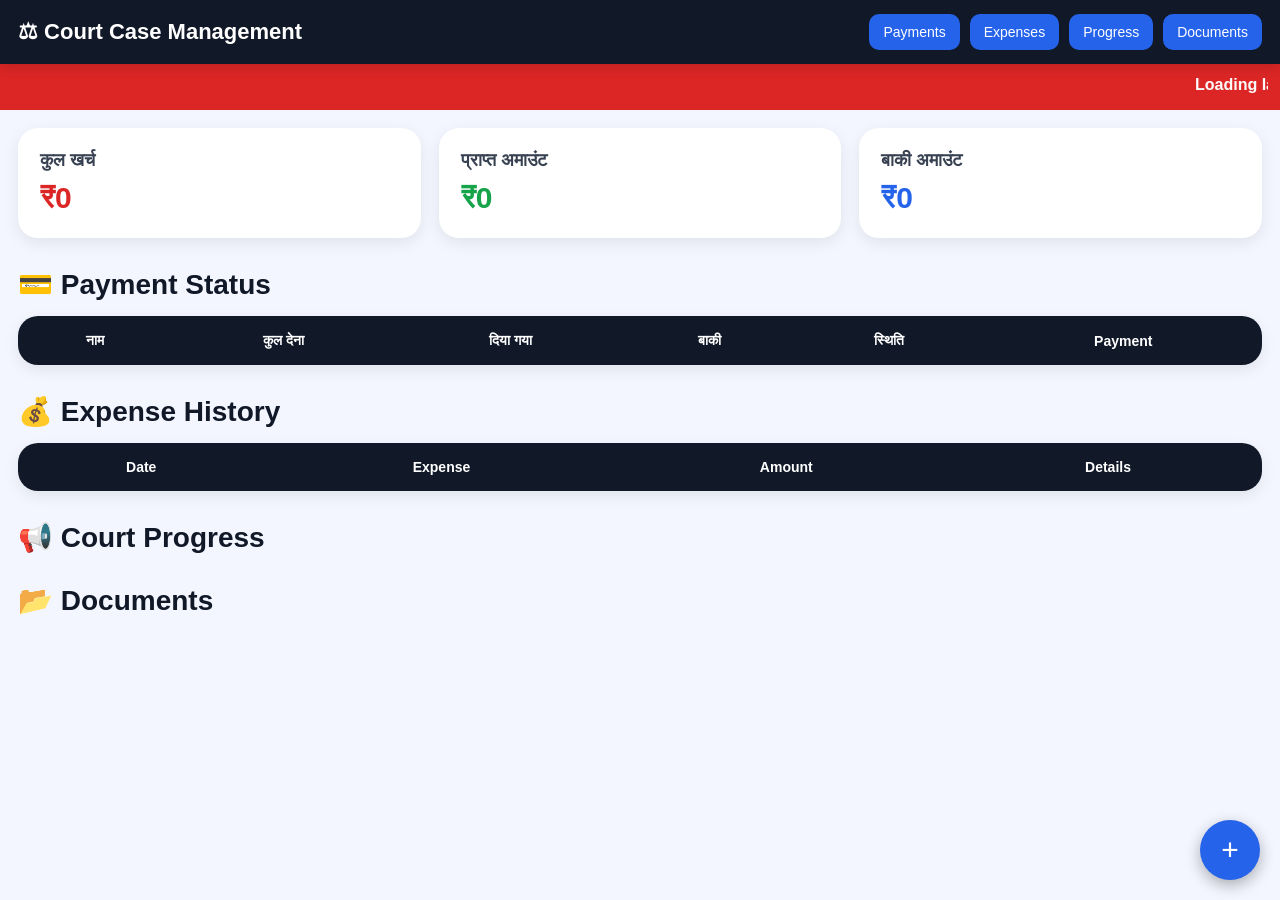
==== commit 753c77ff: "Update index.html" ====
--- a/index.html
+++ b/index.html
@@ -1,344 +1,378 @@
 <!DOCTYPE html>
 <html lang="hi">
-
 <head>
+
 <meta charset="UTF-8">
 <meta name="viewport" content="width=device-width, initial-scale=1.0">
 
-<title>कोर्ट केस मैनेजमेंट</title>
+<title>⚖ Court Case Management</title>
 
 <style>
 
 *{
-    margin:0;
-    padding:0;
-    box-sizing:border-box;
+margin:0;
+padding:0;
+box-sizing:border-box;
 }
 
 body{
-    font-family:Arial,sans-serif;
-    background:#eef2ff;
-    color:#111827;
+font-family:Arial,sans-serif;
+background:#f3f6ff;
+color:#111827;
 }
 
 /* NAVBAR */
 
 .navbar{
-    width:100%;
-    background:#111827;
-    padding:15px 18px;
-    display:flex;
-    justify-content:space-between;
-    align-items:center;
-    position:sticky;
-    top:0;
-    z-index:999;
+background:#111827;
+padding:14px 18px;
+display:flex;
+justify-content:space-between;
+align-items:center;
+position:sticky;
+top:0;
+z-index:999;
+box-shadow:0 3px 12px rgba(0,0,0,0.15);
 }
 
 .logo{
-    color:white;
-    font-size:22px;
-    font-weight:bold;
+color:white;
+font-size:22px;
+font-weight:bold;
 }
 
 .nav-links{
-    display:flex;
-    gap:10px;
+display:flex;
+gap:10px;
+flex-wrap:wrap;
 }
 
 .nav-links a{
-    text-decoration:none;
-    color:white;
-    background:#2563eb;
-    padding:10px 14px;
-    border-radius:10px;
-    font-size:14px;
+text-decoration:none;
+color:white;
+background:#2563eb;
+padding:10px 14px;
+border-radius:10px;
+font-size:14px;
 }
 
 /* ALERT */
 
 .alert-bar{
-    background:#dc2626;
-    color:white;
-    padding:12px;
-    font-weight:bold;
+background:#dc2626;
+color:white;
+padding:12px;
+font-weight:bold;
 }
 
 /* MAIN */
 
 .container{
-    padding:18px;
+padding:18px;
+max-width:1400px;
+margin:auto;
 }
 
 /* SUMMARY */
 
 .summary{
-    display:grid;
-    grid-template-columns:repeat(auto-fit,minmax(220px,1fr));
-    gap:15px;
-    margin-bottom:20px;
+display:grid;
+grid-template-columns:repeat(auto-fit,minmax(240px,1fr));
+gap:18px;
+margin-bottom:25px;
 }
 
 .card{
-    background:white;
-    padding:20px;
-    border-radius:18px;
-    box-shadow:0 5px 14px rgba(0,0,0,0.08);
+background:white;
+padding:22px;
+border-radius:20px;
+box-shadow:0 5px 16px rgba(0,0,0,0.08);
 }
 
 .card h3{
-    margin-bottom:10px;
-    color:#374151;
+margin-bottom:10px;
+color:#374151;
+font-size:18px;
 }
 
 .big{
-    font-size:28px;
-    font-weight:bold;
+font-size:30px;
+font-weight:bold;
 }
 
 .red{
-    color:#dc2626;
+color:#dc2626;
 }
 
 .green{
-    color:#16a34a;
+color:#16a34a;
 }
 
 .blue{
-    color:#2563eb;
+color:#2563eb;
+}
+
+/* SECTION */
+
+.section-title{
+margin:30px 0 15px;
+font-size:28px;
 }
 
 /* TABLE */
 
 .table-box{
-    overflow:auto;
-    border-radius:18px;
-    box-shadow:0 5px 15px rgba(0,0,0,0.08);
+overflow:auto;
+border-radius:20px;
+box-shadow:0 5px 15px rgba(0,0,0,0.08);
+background:white;
 }
 
 table{
-    width:100%;
-    border-collapse:collapse;
-    background:white;
-    min-width:900px;
+width:100%;
+border-collapse:collapse;
+min-width:900px;
 }
 
 th{
-    background:#111827;
-    color:white;
-    padding:15px;
-    font-size:14px;
+background:#111827;
+color:white;
+padding:16px;
+font-size:14px;
 }
 
 td{
-    padding:14px;
-    text-align:center;
-    border-bottom:1px solid #e5e7eb;
+padding:15px;
+text-align:center;
+border-bottom:1px solid #e5e7eb;
+font-size:15px;
 }
 
 tr:hover{
-    background:#f9fafb;
-}
+background:#f9fafb;
+}
+
+/* STATUS */
 
 .status{
-    padding:6px 12px;
-    border-radius:30px;
-    font-size:13px;
-    font-weight:bold;
+padding:7px 14px;
+border-radius:30px;
+font-size:13px;
+font-weight:bold;
 }
 
 .pending{
-    background:#fee2e2;
-    color:#dc2626;
+background:#fee2e2;
+color:#dc2626;
 }
 
 .advance{
-    background:#dcfce7;
-    color:#16a34a;
-}
+background:#dcfce7;
+color:#16a34a;
+}
+
+/* BUTTON */
 
 .paybtn{
-    background:#16a34a;
-    color:white;
-    padding:10px 14px;
-    border-radius:10px;
-    text-decoration:none;
-    display:inline-block;
-    border:none;
-    cursor:pointer;
-    margin-top:6px;
-    font-weight:bold;
+background:#16a34a;
+color:white;
+padding:10px 14px;
+border-radius:10px;
+text-decoration:none;
+display:inline-block;
+border:none;
+cursor:pointer;
+font-weight:bold;
+margin-top:6px;
 }
 
 .uploadbtn{
-    background:#2563eb;
+background:#2563eb;
 }
 
 .paybtn:hover{
-    opacity:0.9;
+opacity:0.9;
 }
 
 /* NEWS */
 
-.news-section{
-    margin-top:30px;
-}
-
-.news-title{
-    margin-bottom:15px;
-    font-size:24px;
-}
-
 .news-card{
-    background:white;
-    border-radius:18px;
-    padding:18px;
-    margin-bottom:15px;
-    box-shadow:0 5px 15px rgba(0,0,0,0.08);
-    border-left:6px solid #2563eb;
+background:white;
+border-radius:18px;
+padding:18px;
+margin-bottom:15px;
+box-shadow:0 5px 15px rgba(0,0,0,0.08);
+border-left:6px solid #2563eb;
 }
 
 .news-date{
-    color:#6b7280;
-    margin-bottom:8px;
-    font-size:14px;
+color:#6b7280;
+font-size:14px;
+margin-bottom:8px;
 }
 
 .news-text{
-    font-size:16px;
-    line-height:1.6;
+line-height:1.7;
+font-size:16px;
 }
 
 /* DOCUMENTS */
 
-.docs-section{
-    margin-top:30px;
-}
-
 .docs-grid{
-    display:grid;
-    grid-template-columns:repeat(auto-fit,minmax(250px,1fr));
-    gap:15px;
+display:grid;
+grid-template-columns:repeat(auto-fit,minmax(260px,1fr));
+gap:18px;
 }
 
 .doc-card{
-    background:white;
-    border-radius:18px;
-    padding:18px;
-    box-shadow:0 5px 14px rgba(0,0,0,0.08);
+background:white;
+border-radius:18px;
+padding:15px;
+box-shadow:0 5px 15px rgba(0,0,0,0.08);
+}
+
+.doc-card img{
+width:100%;
+height:220px;
+object-fit:cover;
+border-radius:12px;
+background:#f3f4f6;
 }
 
 .doc-card h4{
-    margin-bottom:12px;
+margin-top:12px;
+font-size:18px;
 }
 
 .doc-card a{
-    display:inline-block;
-    text-decoration:none;
-    background:#16a34a;
-    color:white;
-    padding:10px 14px;
-    border-radius:8px;
+display:inline-block;
+margin-top:12px;
+text-decoration:none;
+background:#16a34a;
+color:white;
+padding:10px 14px;
+border-radius:10px;
 }
 
 /* POPUP */
 
 #popup{
-    position:fixed;
-    top:0;
-    left:0;
-    width:100%;
-    height:100%;
-    background:rgba(0,0,0,0.6);
-    display:none;
-    justify-content:center;
-    align-items:center;
-    z-index:9999;
+position:fixed;
+top:0;
+left:0;
+width:100%;
+height:100%;
+background:rgba(0,0,0,0.6);
+display:none;
+justify-content:center;
+align-items:center;
+z-index:9999;
 }
 
 .popup-box{
-    background:white;
-    width:92%;
-    max-width:420px;
-    padding:22px;
-    border-radius:18px;
-    position:relative;
+background:white;
+width:92%;
+max-width:420px;
+padding:24px;
+border-radius:20px;
+position:relative;
 }
 
 .popup-box h2{
-    margin-bottom:12px;
-}
-
-input, textarea{
-    width:100%;
-    padding:12px;
-    border:1px solid #d1d5db;
-    border-radius:10px;
-    margin-top:12px;
-    font-size:15px;
+margin-bottom:14px;
+}
+
+input,textarea{
+width:100%;
+padding:13px;
+border:1px solid #d1d5db;
+border-radius:10px;
+margin-top:12px;
+font-size:15px;
 }
 
 .submitbtn{
-    width:100%;
-    margin-top:16px;
-    background:#2563eb;
-    color:white;
-    border:none;
-    padding:14px;
-    border-radius:10px;
-    cursor:pointer;
-    font-size:16px;
+width:100%;
+margin-top:16px;
+background:#2563eb;
+color:white;
+border:none;
+padding:14px;
+border-radius:10px;
+font-size:16px;
+cursor:pointer;
 }
 
 .closebtn{
-    position:absolute;
-    top:10px;
-    right:10px;
-    background:red;
-    color:white;
-    border:none;
-    width:35px;
-    height:35px;
-    border-radius:50%;
-    cursor:pointer;
+position:absolute;
+top:10px;
+right:10px;
+background:red;
+color:white;
+border:none;
+width:35px;
+height:35px;
+border-radius:50%;
+cursor:pointer;
 }
 
 .note{
-    margin-top:10px;
-    color:red;
-    font-size:14px;
+margin-top:10px;
+color:red;
+font-size:14px;
 }
 
 /* FLOAT */
 
 .fixed-btn{
-    position:fixed;
-    bottom:20px;
-    right:20px;
-    width:60px;
-    height:60px;
-    border-radius:50%;
-    background:#2563eb;
-    color:white;
-    border:none;
-    font-size:30px;
-    cursor:pointer;
-}
-
-@media(max-width:700px){
+position:fixed;
+bottom:20px;
+right:20px;
+width:60px;
+height:60px;
+border:none;
+border-radius:50%;
+background:#2563eb;
+color:white;
+font-size:30px;
+cursor:pointer;
+box-shadow:0 5px 15px rgba(0,0,0,0.3);
+}
+
+/* MOBILE */
+
+@media(max-width:768px){
 
 .logo{
-    font-size:16px;
+font-size:16px;
+}
+
+.nav-links{
+gap:6px;
 }
 
 .nav-links a{
-    font-size:12px;
-    padding:8px 10px;
+font-size:12px;
+padding:8px 10px;
+}
+
+.section-title{
+font-size:22px;
+}
+
+.big{
+font-size:24px;
+}
+
+td,th{
+font-size:13px;
+padding:12px;
 }
 
 }
 
 </style>
+
 </head>
 
 <body>
@@ -348,13 +382,17 @@
 <div class="navbar">
 
 <div class="logo">
-⚖ कोर्ट केस मैनेजमेंट
+⚖ Court Case Management
 </div>
 
 <div class="nav-links">
 
 <a href="#payments">
-Payment
+Payments
+</a>
+
+<a href="#expenses">
+Expenses
 </a>
 
 <a href="#progress">
@@ -373,9 +411,9 @@
 
 <div class="alert-bar">
 
-<marquee>
-
-Google Sheet update करते ही website auto update हो जाएगी।
+<marquee id="topNews">
+
+Loading latest updates...
 
 </marquee>
 
@@ -389,20 +427,20 @@
 
 <div class="card">
 <h3>कुल खर्च</h3>
-<div class="big red" id="totalAmount">
+<div class="big red" id="totalExpense">
 ₹0
 </div>
 </div>
 
 <div class="card">
 <h3>प्राप्त अमाउंट</h3>
-<div class="big green" id="paidAmount">
+<div class="big green" id="receivedAmount">
 ₹0
 </div>
 </div>
 
 <div class="card">
-<h3>बाकी बचा</h3>
+<h3>बाकी अमाउंट</h3>
 <div class="big blue" id="remainingAmount">
 ₹0
 </div>
@@ -410,7 +448,11 @@
 
 </div>
 
-<!-- PAYMENT TABLE -->
+<!-- PAYMENTS -->
+
+<h2 class="section-title">
+💳 Payment Status
+</h2>
 
 <div id="payments" class="table-box">
 
@@ -437,12 +479,41 @@
 
 </div>
 
+<!-- EXPENSES -->
+
+<h2 class="section-title">
+💰 Expense History
+</h2>
+
+<div id="expenses" class="table-box">
+
+<table>
+
+<thead>
+
+<tr>
+<th>Date</th>
+<th>Expense</th>
+<th>Amount</th>
+<th>Details</th>
+</tr>
+
+</thead>
+
+<tbody id="expenseTable">
+
+</tbody>
+
+</table>
+
+</div>
+
 <!-- NEWS -->
 
-<div id="progress" class="news-section">
-
-<h2 class="news-title">
-📢 कोर्ट प्रोग्रेस रिपोर्ट
+<div id="progress">
+
+<h2 class="section-title">
+📢 Court Progress
 </h2>
 
 <div id="newsContainer"></div>
@@ -451,10 +522,10 @@
 
 <!-- DOCUMENTS -->
 
-<div id="documents" class="docs-section">
-
-<h2 class="news-title">
-📂 संबंधित डॉक्यूमेंट
+<div id="documents">
+
+<h2 class="section-title">
+📂 Documents
 </h2>
 
 <div class="docs-grid"
@@ -497,7 +568,7 @@
 
 <p class="note">
 
-Payment के बाद screenshot WhatsApp पर भेजें।
+Payment करने के बाद screenshot WhatsApp पर भेजें।
 
 </p>
 
@@ -525,6 +596,11 @@
 const API_URL =
 "https://script.google.com/macros/s/AKfycbz4Br-4zfdg8jXEcWckE7PSSypFoXspLX-mApjpirJOnL8aDlZepH110XT-HJLNrPCWoQ/exec";
 
+let SETTINGS = {
+upi: "avnish.dev@ptyes",
+whatsapp: "919455030291"
+};
+
 async function fetchData(){
 
 try{
@@ -537,11 +613,15 @@
 
 console.log(data);
 
-loadPayments(data.payments);
-
-loadNews(data.news);
-
-loadDocuments(data.documents);
+loadPayments(data.payments || []);
+
+loadExpenses(data.expenses || []);
+
+loadNews(data.news || []);
+
+loadDocuments(data.documents || []);
+
+loadSettings(data.settings || []);
 
 }catch(error){
 
@@ -550,6 +630,25 @@
 }
 
 }
+
+/* SETTINGS */
+
+function loadSettings(settings){
+
+for(let i=1; i<settings.length; i++){
+
+let row = settings[i];
+
+let key = row[0];
+let value = row[1];
+
+SETTINGS[key] = value;
+
+}
+
+}
+
+/* PAYMENTS */
 
 function loadPayments(payments){
 
@@ -558,18 +657,26 @@
 
 table.innerHTML = "";
 
-let totalAll = 0;
-let paidAll = 0;
+let totalExpense = 0;
+let totalReceived = 0;
 
 for(let i=1; i<payments.length; i++){
 
 let row = payments[i];
 
 let name = row[0] || "";
-let total = Number(row[1]) || 0;
-let paid1 = Number(row[2]) || 0;
-let paid2 = Number(row[3]) || 0;
-let paid3 = Number(row[4]) || 0;
+
+let total =
+Number(row[1]) || 0;
+
+let paid1 =
+Number(row[2]) || 0;
+
+let paid2 =
+Number(row[3]) || 0;
+
+let paid3 =
+Number(row[4]) || 0;
 
 let paid =
 paid1 + paid2 + paid3;
@@ -582,8 +689,8 @@
 ? "Advance"
 : "Pending";
 
-totalAll += total;
-paidAll += paid;
+totalExpense += total;
+totalReceived += paid;
 
 let button =
 remaining <= 0
@@ -594,7 +701,7 @@
 
 : `
 <a class="paybtn"
-href="upi://pay?pa=avnish.dev@ptyes&pn=Avnish&am=${remaining}&cu=INR">
+href="upi://pay?pa=${SETTINGS.upi}&pn=CourtPayment&am=${remaining}&cu=INR">
 
 Pay ₹${remaining}
 
@@ -649,17 +756,63 @@
 
 }
 
-document.getElementById("totalAmount")
-.innerText = `₹${totalAll}`;
-
-document.getElementById("paidAmount")
-.innerText = `₹${paidAll}`;
+document.getElementById("receivedAmount")
+.innerText =
+`₹${totalReceived}`;
 
 document.getElementById("remainingAmount")
 .innerText =
-`₹${totalAll - paidAll}`;
-
-}
+`₹${totalExpense - totalReceived}`;
+
+}
+
+/* EXPENSES */
+
+function loadExpenses(expenses){
+
+let table =
+document.getElementById("expenseTable");
+
+table.innerHTML = "";
+
+let total = 0;
+
+for(let i=1; i<expenses.length; i++){
+
+let row = expenses[i];
+
+let amount =
+Number(row[2]) || 0;
+
+total += amount;
+
+table.innerHTML += `
+
+<tr>
+
+<td>${row[0]}</td>
+
+<td>${row[1]}</td>
+
+<td class="red">
+₹${amount}
+</td>
+
+<td>${row[3]}</td>
+
+</tr>
+
+`;
+
+}
+
+document.getElementById("totalExpense")
+.innerText =
+`₹${total}`;
+
+}
+
+/* NEWS */
 
 function loadNews(news){
 
@@ -668,9 +821,13 @@
 
 container.innerHTML = "";
 
+let marqueeText = "";
+
 for(let i=1; i<news.length; i++){
 
 let row = news[i];
+
+marqueeText += row[1] + " ⚖ ";
 
 container.innerHTML += `
 
@@ -690,7 +847,12 @@
 
 }
 
-}
+document.getElementById("topNews")
+.innerText = marqueeText;
+
+}
+
+/* DOCUMENTS */
 
 function loadDocuments(documents){
 
@@ -703,13 +865,32 @@
 
 let row = documents[i];
 
+let title = row[0];
+let link = row[1];
+
+let preview = "";
+
+if(link.includes("/d/")){
+
+let fileId =
+link.split("/d/")[1].split("/")[0];
+
+preview =
+`https://drive.google.com/thumbnail?id=${fileId}&sz=w1000`;
+
+}
+
 container.innerHTML += `
 
 <div class="doc-card">
 
-<h4>${row[0]}</h4>
-
-<a href="${row[1]}"
+<img src="${preview}">
+
+<h4>
+${title}
+</h4>
+
+<a href="${link}"
 target="_blank">
 
 Open Document
@@ -723,6 +904,8 @@
 }
 
 }
+
+/* POPUP */
 
 function openForm(name, amount){
 
@@ -780,12 +963,14 @@
 Screenshot attach कर रहा हूँ।`;
 
 window.open(
-`https://wa.me/919455030291?text=${encodeURIComponent(msg)}`,
+`https://wa.me/${SETTINGS.whatsapp}?text=${encodeURIComponent(msg)}`,
 '_blank'
 );
 
 }
 
+/* START */
+
 fetchData();
 
 /* AUTO REFRESH */
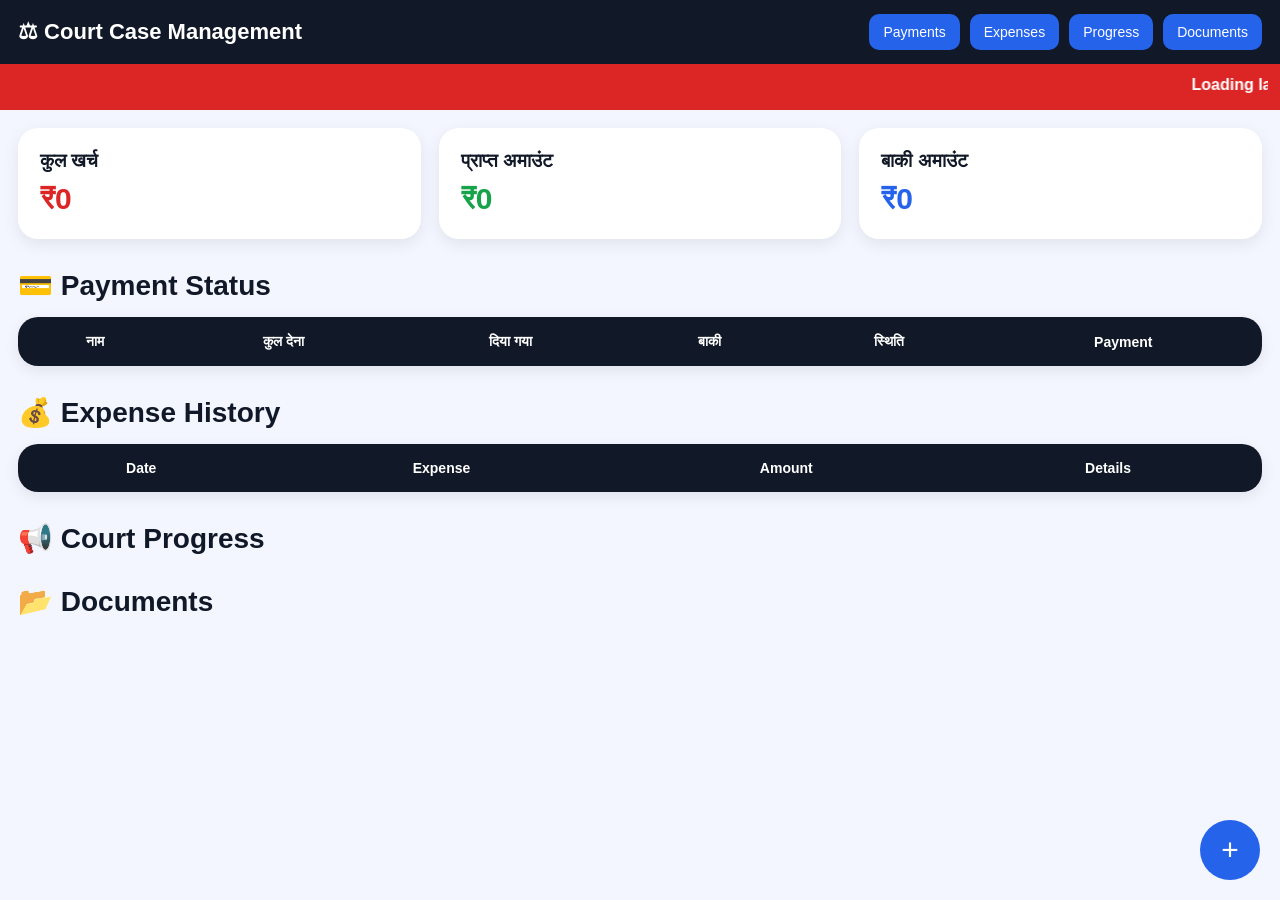
==== commit 0e9f692f: "Update index.html" ====
--- a/index.html
+++ b/index.html
@@ -7,371 +7,7 @@
 
 <title>⚖ Court Case Management</title>
 
-<style>
-
-*{
-margin:0;
-padding:0;
-box-sizing:border-box;
-}
-
-body{
-font-family:Arial,sans-serif;
-background:#f3f6ff;
-color:#111827;
-}
-
-/* NAVBAR */
-
-.navbar{
-background:#111827;
-padding:14px 18px;
-display:flex;
-justify-content:space-between;
-align-items:center;
-position:sticky;
-top:0;
-z-index:999;
-box-shadow:0 3px 12px rgba(0,0,0,0.15);
-}
-
-.logo{
-color:white;
-font-size:22px;
-font-weight:bold;
-}
-
-.nav-links{
-display:flex;
-gap:10px;
-flex-wrap:wrap;
-}
-
-.nav-links a{
-text-decoration:none;
-color:white;
-background:#2563eb;
-padding:10px 14px;
-border-radius:10px;
-font-size:14px;
-}
-
-/* ALERT */
-
-.alert-bar{
-background:#dc2626;
-color:white;
-padding:12px;
-font-weight:bold;
-}
-
-/* MAIN */
-
-.container{
-padding:18px;
-max-width:1400px;
-margin:auto;
-}
-
-/* SUMMARY */
-
-.summary{
-display:grid;
-grid-template-columns:repeat(auto-fit,minmax(240px,1fr));
-gap:18px;
-margin-bottom:25px;
-}
-
-.card{
-background:white;
-padding:22px;
-border-radius:20px;
-box-shadow:0 5px 16px rgba(0,0,0,0.08);
-}
-
-.card h3{
-margin-bottom:10px;
-color:#374151;
-font-size:18px;
-}
-
-.big{
-font-size:30px;
-font-weight:bold;
-}
-
-.red{
-color:#dc2626;
-}
-
-.green{
-color:#16a34a;
-}
-
-.blue{
-color:#2563eb;
-}
-
-/* SECTION */
-
-.section-title{
-margin:30px 0 15px;
-font-size:28px;
-}
-
-/* TABLE */
-
-.table-box{
-overflow:auto;
-border-radius:20px;
-box-shadow:0 5px 15px rgba(0,0,0,0.08);
-background:white;
-}
-
-table{
-width:100%;
-border-collapse:collapse;
-min-width:900px;
-}
-
-th{
-background:#111827;
-color:white;
-padding:16px;
-font-size:14px;
-}
-
-td{
-padding:15px;
-text-align:center;
-border-bottom:1px solid #e5e7eb;
-font-size:15px;
-}
-
-tr:hover{
-background:#f9fafb;
-}
-
-/* STATUS */
-
-.status{
-padding:7px 14px;
-border-radius:30px;
-font-size:13px;
-font-weight:bold;
-}
-
-.pending{
-background:#fee2e2;
-color:#dc2626;
-}
-
-.advance{
-background:#dcfce7;
-color:#16a34a;
-}
-
-/* BUTTON */
-
-.paybtn{
-background:#16a34a;
-color:white;
-padding:10px 14px;
-border-radius:10px;
-text-decoration:none;
-display:inline-block;
-border:none;
-cursor:pointer;
-font-weight:bold;
-margin-top:6px;
-}
-
-.uploadbtn{
-background:#2563eb;
-}
-
-.paybtn:hover{
-opacity:0.9;
-}
-
-/* NEWS */
-
-.news-card{
-background:white;
-border-radius:18px;
-padding:18px;
-margin-bottom:15px;
-box-shadow:0 5px 15px rgba(0,0,0,0.08);
-border-left:6px solid #2563eb;
-}
-
-.news-date{
-color:#6b7280;
-font-size:14px;
-margin-bottom:8px;
-}
-
-.news-text{
-line-height:1.7;
-font-size:16px;
-}
-
-/* DOCUMENTS */
-
-.docs-grid{
-display:grid;
-grid-template-columns:repeat(auto-fit,minmax(260px,1fr));
-gap:18px;
-}
-
-.doc-card{
-background:white;
-border-radius:18px;
-padding:15px;
-box-shadow:0 5px 15px rgba(0,0,0,0.08);
-}
-
-.doc-card img{
-width:100%;
-height:220px;
-object-fit:cover;
-border-radius:12px;
-background:#f3f4f6;
-}
-
-.doc-card h4{
-margin-top:12px;
-font-size:18px;
-}
-
-.doc-card a{
-display:inline-block;
-margin-top:12px;
-text-decoration:none;
-background:#16a34a;
-color:white;
-padding:10px 14px;
-border-radius:10px;
-}
-
-/* POPUP */
-
-#popup{
-position:fixed;
-top:0;
-left:0;
-width:100%;
-height:100%;
-background:rgba(0,0,0,0.6);
-display:none;
-justify-content:center;
-align-items:center;
-z-index:9999;
-}
-
-.popup-box{
-background:white;
-width:92%;
-max-width:420px;
-padding:24px;
-border-radius:20px;
-position:relative;
-}
-
-.popup-box h2{
-margin-bottom:14px;
-}
-
-input,textarea{
-width:100%;
-padding:13px;
-border:1px solid #d1d5db;
-border-radius:10px;
-margin-top:12px;
-font-size:15px;
-}
-
-.submitbtn{
-width:100%;
-margin-top:16px;
-background:#2563eb;
-color:white;
-border:none;
-padding:14px;
-border-radius:10px;
-font-size:16px;
-cursor:pointer;
-}
-
-.closebtn{
-position:absolute;
-top:10px;
-right:10px;
-background:red;
-color:white;
-border:none;
-width:35px;
-height:35px;
-border-radius:50%;
-cursor:pointer;
-}
-
-.note{
-margin-top:10px;
-color:red;
-font-size:14px;
-}
-
-/* FLOAT */
-
-.fixed-btn{
-position:fixed;
-bottom:20px;
-right:20px;
-width:60px;
-height:60px;
-border:none;
-border-radius:50%;
-background:#2563eb;
-color:white;
-font-size:30px;
-cursor:pointer;
-box-shadow:0 5px 15px rgba(0,0,0,0.3);
-}
-
-/* MOBILE */
-
-@media(max-width:768px){
-
-.logo{
-font-size:16px;
-}
-
-.nav-links{
-gap:6px;
-}
-
-.nav-links a{
-font-size:12px;
-padding:8px 10px;
-}
-
-.section-title{
-font-size:22px;
-}
-
-.big{
-font-size:24px;
-}
-
-td,th{
-font-size:13px;
-padding:12px;
-}
-
-}
-
-</style>
+<link rel="stylesheet" href="style.css">
 
 </head>
 
@@ -407,7 +43,7 @@
 
 </div>
 
-<!-- ALERT -->
+<!-- TOP NEWS -->
 
 <div class="alert-bar">
 
@@ -454,19 +90,21 @@
 💳 Payment Status
 </h2>
 
-<div id="payments" class="table-box">
+<div class="table-box" id="payments">
 
 <table>
 
 <thead>
 
 <tr>
+
 <th>नाम</th>
 <th>कुल देना</th>
 <th>दिया गया</th>
 <th>बाकी</th>
 <th>स्थिति</th>
 <th>Payment</th>
+
 </tr>
 
 </thead>
@@ -485,17 +123,19 @@
 💰 Expense History
 </h2>
 
-<div id="expenses" class="table-box">
+<div class="table-box" id="expenses">
 
 <table>
 
 <thead>
 
 <tr>
+
 <th>Date</th>
 <th>Expense</th>
 <th>Amount</th>
 <th>Details</th>
+
 </tr>
 
 </thead>
@@ -516,7 +156,9 @@
 📢 Court Progress
 </h2>
 
-<div id="newsContainer"></div>
+<div id="newsContainer">
+
+</div>
 
 </div>
 
@@ -537,7 +179,7 @@
 
 </div>
 
-<!-- POPUP -->
+<!-- SCREENSHOT POPUP -->
 
 <div id="popup">
 
@@ -568,7 +210,7 @@
 
 <p class="note">
 
-Payment करने के बाद screenshot WhatsApp पर भेजें।
+Payment के बाद screenshot WhatsApp पर भेजें।
 
 </p>
 
@@ -583,6 +225,70 @@
 
 </div>
 
+<!-- PAYMENT POPUP -->
+
+<div id="payPopup">
+
+<div class="pay-popup-box">
+
+<button class="closebtn"
+onclick="closePayPopup()">
+
+×
+
+</button>
+
+<h2 class="pay-title">
+UPI Payment
+</h2>
+
+<img
+id="qrImage"
+src="qr.png"
+class="qr-image">
+
+<p class="upi-label">
+UPI ID
+</p>
+
+<div class="upi-row">
+
+<input
+type="text"
+id="upiInput"
+readonly>
+
+<button
+onclick="copyUPI()"
+class="paybtn uploadbtn">
+
+Copy
+
+</button>
+
+</div>
+
+<a
+id="upiPayBtn"
+class="submitbtn open-upi-btn">
+
+Open UPI App
+
+</a>
+
+<a
+href="qr.png"
+download
+class="submitbtn download-btn">
+
+Download QR
+
+</a>
+
+</div>
+
+</div>
+
 <!-- FLOAT -->
 
 <button class="fixed-btn">
@@ -591,393 +297,7 @@
 
 </button>
 
-<script>
-
-const API_URL =
-"https://script.google.com/macros/s/AKfycbz4Br-4zfdg8jXEcWckE7PSSypFoXspLX-mApjpirJOnL8aDlZepH110XT-HJLNrPCWoQ/exec";
-
-let SETTINGS = {
-upi: "avnish.dev@ptyes",
-whatsapp: "919455030291"
-};
-
-async function fetchData(){
-
-try{
-
-const response =
-await fetch(API_URL);
-
-const data =
-await response.json();
-
-console.log(data);
-
-loadPayments(data.payments || []);
-
-loadExpenses(data.expenses || []);
-
-loadNews(data.news || []);
-
-loadDocuments(data.documents || []);
-
-loadSettings(data.settings || []);
-
-}catch(error){
-
-console.log(error);
-
-}
-
-}
-
-/* SETTINGS */
-
-function loadSettings(settings){
-
-for(let i=1; i<settings.length; i++){
-
-let row = settings[i];
-
-let key = row[0];
-let value = row[1];
-
-SETTINGS[key] = value;
-
-}
-
-}
-
-/* PAYMENTS */
-
-function loadPayments(payments){
-
-let table =
-document.getElementById("paymentTable");
-
-table.innerHTML = "";
-
-let totalExpense = 0;
-let totalReceived = 0;
-
-for(let i=1; i<payments.length; i++){
-
-let row = payments[i];
-
-let name = row[0] || "";
-
-let total =
-Number(row[1]) || 0;
-
-let paid1 =
-Number(row[2]) || 0;
-
-let paid2 =
-Number(row[3]) || 0;
-
-let paid3 =
-Number(row[4]) || 0;
-
-let paid =
-paid1 + paid2 + paid3;
-
-let remaining =
-total - paid;
-
-let status =
-remaining <= 0
-? "Advance"
-: "Pending";
-
-totalExpense += total;
-totalReceived += paid;
-
-let button =
-remaining <= 0
-
-? `<button class="paybtn uploadbtn">
-Paid
-</button>`
-
-: `
-<a class="paybtn"
-href="upi://pay?pa=${SETTINGS.upi}&pn=CourtPayment&am=${remaining}&cu=INR">
-
-Pay ₹${remaining}
-
-</a>
-`;
-
-table.innerHTML += `
-
-<tr>
-
-<td>${name}</td>
-
-<td>₹${total}</td>
-
-<td class="green">
-₹${paid}
-</td>
-
-<td class="${remaining > 0 ? 'red':'green'}">
-₹${remaining}
-</td>
-
-<td>
-
-<span class="status
-${remaining <= 0 ? 'advance':'pending'}">
-
-${status}
-
-</span>
-
-</td>
-
-<td>
-
-${button}
-
-<br><br>
-
-<button class="paybtn uploadbtn"
-onclick="openForm('${name}','${remaining}')">
-
-Screenshot
-
-</button>
-
-</td>
-
-</tr>
-
-`;
-
-}
-
-document.getElementById("receivedAmount")
-.innerText =
-`₹${totalReceived}`;
-
-document.getElementById("remainingAmount")
-.innerText =
-`₹${totalExpense - totalReceived}`;
-
-}
-
-/* EXPENSES */
-
-function loadExpenses(expenses){
-
-let table =
-document.getElementById("expenseTable");
-
-table.innerHTML = "";
-
-let total = 0;
-
-for(let i=1; i<expenses.length; i++){
-
-let row = expenses[i];
-
-let amount =
-Number(row[2]) || 0;
-
-total += amount;
-
-table.innerHTML += `
-
-<tr>
-
-<td>${row[0]}</td>
-
-<td>${row[1]}</td>
-
-<td class="red">
-₹${amount}
-</td>
-
-<td>${row[3]}</td>
-
-</tr>
-
-`;
-
-}
-
-document.getElementById("totalExpense")
-.innerText =
-`₹${total}`;
-
-}
-
-/* NEWS */
-
-function loadNews(news){
-
-let container =
-document.getElementById("newsContainer");
-
-container.innerHTML = "";
-
-let marqueeText = "";
-
-for(let i=1; i<news.length; i++){
-
-let row = news[i];
-
-marqueeText += row[1] + " ⚖ ";
-
-container.innerHTML += `
-
-<div class="news-card">
-
-<div class="news-date">
-${row[0]}
-</div>
-
-<div class="news-text">
-${row[1]}
-</div>
-
-</div>
-
-`;
-
-}
-
-document.getElementById("topNews")
-.innerText = marqueeText;
-
-}
-
-/* DOCUMENTS */
-
-function loadDocuments(documents){
-
-let container =
-document.getElementById("documentContainer");
-
-container.innerHTML = "";
-
-for(let i=1; i<documents.length; i++){
-
-let row = documents[i];
-
-let title = row[0];
-let link = row[1];
-
-let preview = "";
-
-if(link.includes("/d/")){
-
-let fileId =
-link.split("/d/")[1].split("/")[0];
-
-preview =
-`https://drive.google.com/thumbnail?id=${fileId}&sz=w1000`;
-
-}
-
-container.innerHTML += `
-
-<div class="doc-card">
-
-<img src="${preview}">
-
-<h4>
-${title}
-</h4>
-
-<a href="${link}"
-target="_blank">
-
-Open Document
-
-</a>
-
-</div>
-
-`;
-
-}
-
-}
-
-/* POPUP */
-
-function openForm(name, amount){
-
-document.getElementById("popup")
-.style.display = "flex";
-
-document.getElementById("name")
-.value = name;
-
-document.getElementById("amount")
-.value = amount;
-
-}
-
-function closeForm(){
-
-document.getElementById("popup")
-.style.display = "none";
-
-}
-
-window.onclick = function(event){
-
-let popup =
-document.getElementById("popup");
-
-if(event.target == popup){
-
-popup.style.display = "none";
-
-}
-
-}
-
-function sendWhatsApp(){
-
-let name =
-document.getElementById("name").value;
-
-let amount =
-document.getElementById("amount").value;
-
-let comment =
-document.getElementById("comment").value;
-
-let msg =
-`Payment Done
-
-नाम: ${name}
-
-Amount: ₹${amount}
-
-Comment: ${comment}
-
-Screenshot attach कर रहा हूँ।`;
-
-window.open(
-`https://wa.me/${SETTINGS.whatsapp}?text=${encodeURIComponent(msg)}`,
-'_blank'
-);
-
-}
-
-/* START */
-
-fetchData();
-
-/* AUTO REFRESH */
-
-setInterval(fetchData,30000);
-
-</script>
+<script src="script.js"></script>
 
 </body>
 </html>
--- a/style.css
+++ b/style.css
@@ -0,0 +1,391 @@
+*{
+margin:0;
+padding:0;
+box-sizing:border-box;
+}
+
+body{
+font-family:Arial,sans-serif;
+background:#f3f6ff;
+color:#111827;
+}
+
+/* NAVBAR */
+
+.navbar{
+background:#111827;
+padding:14px 18px;
+display:flex;
+justify-content:space-between;
+align-items:center;
+position:sticky;
+top:0;
+z-index:999;
+}
+
+.logo{
+color:white;
+font-size:22px;
+font-weight:bold;
+}
+
+.nav-links{
+display:flex;
+gap:10px;
+flex-wrap:wrap;
+}
+
+.nav-links a{
+text-decoration:none;
+color:white;
+background:#2563eb;
+padding:10px 14px;
+border-radius:10px;
+font-size:14px;
+}
+
+/* ALERT */
+
+.alert-bar{
+background:#dc2626;
+color:white;
+padding:12px;
+font-weight:bold;
+}
+
+/* MAIN */
+
+.container{
+padding:18px;
+max-width:1400px;
+margin:auto;
+}
+
+/* SUMMARY */
+
+.summary{
+display:grid;
+grid-template-columns:repeat(auto-fit,minmax(240px,1fr));
+gap:18px;
+margin-bottom:25px;
+}
+
+.card{
+background:white;
+padding:22px;
+border-radius:20px;
+box-shadow:0 5px 16px rgba(0,0,0,0.08);
+}
+
+.card h3{
+margin-bottom:10px;
+}
+
+.big{
+font-size:30px;
+font-weight:bold;
+}
+
+.red{
+color:#dc2626;
+}
+
+.green{
+color:#16a34a;
+}
+
+.blue{
+color:#2563eb;
+}
+
+/* SECTION */
+
+.section-title{
+margin:30px 0 15px;
+font-size:28px;
+}
+
+/* TABLE */
+
+.table-box{
+overflow:auto;
+border-radius:20px;
+background:white;
+box-shadow:0 5px 15px rgba(0,0,0,0.08);
+}
+
+table{
+width:100%;
+border-collapse:collapse;
+min-width:900px;
+}
+
+th{
+background:#111827;
+color:white;
+padding:16px;
+font-size:14px;
+}
+
+td{
+padding:15px;
+text-align:center;
+border-bottom:1px solid #e5e7eb;
+}
+
+tr:hover{
+background:#f9fafb;
+}
+
+/* STATUS */
+
+.status{
+padding:7px 14px;
+border-radius:30px;
+font-size:13px;
+font-weight:bold;
+}
+
+.pending{
+background:#fee2e2;
+color:#dc2626;
+}
+
+.advance{
+background:#dcfce7;
+color:#16a34a;
+}
+
+/* BUTTON */
+
+.paybtn{
+background:#16a34a;
+color:white;
+padding:10px 14px;
+border-radius:10px;
+text-decoration:none;
+display:inline-block;
+border:none;
+cursor:pointer;
+font-weight:bold;
+margin-top:6px;
+}
+
+.uploadbtn{
+background:#2563eb;
+}
+
+.submitbtn{
+display:block;
+width:100%;
+margin-top:15px;
+background:#2563eb;
+color:white;
+text-align:center;
+text-decoration:none;
+padding:14px;
+border-radius:10px;
+font-size:16px;
+border:none;
+cursor:pointer;
+}
+
+/* NEWS */
+
+.news-card{
+background:white;
+border-radius:18px;
+padding:18px;
+margin-bottom:15px;
+box-shadow:0 5px 15px rgba(0,0,0,0.08);
+border-left:6px solid #2563eb;
+}
+
+.news-date{
+color:#6b7280;
+margin-bottom:8px;
+font-size:14px;
+}
+
+.news-text{
+font-size:16px;
+line-height:1.7;
+}
+
+/* DOCS */
+
+.docs-grid{
+display:grid;
+grid-template-columns:repeat(auto-fit,minmax(260px,1fr));
+gap:18px;
+}
+
+.doc-card{
+background:white;
+border-radius:18px;
+padding:15px;
+box-shadow:0 5px 15px rgba(0,0,0,0.08);
+}
+
+.doc-card img{
+width:100%;
+height:220px;
+object-fit:cover;
+border-radius:12px;
+background:#f3f4f6;
+}
+
+.doc-card h4{
+margin-top:12px;
+}
+
+.doc-card a{
+display:inline-block;
+margin-top:10px;
+background:#16a34a;
+color:white;
+padding:10px 14px;
+border-radius:10px;
+text-decoration:none;
+}
+
+/* POPUP */
+
+#popup,
+#payPopup{
+position:fixed;
+top:0;
+left:0;
+width:100%;
+height:100%;
+background:rgba(0,0,0,0.6);
+display:none;
+justify-content:center;
+align-items:center;
+z-index:9999;
+}
+
+.popup-box,
+.pay-popup-box{
+background:white;
+width:92%;
+max-width:420px;
+padding:24px;
+border-radius:20px;
+position:relative;
+}
+
+.closebtn{
+position:absolute;
+top:10px;
+right:10px;
+background:red;
+color:white;
+border:none;
+width:35px;
+height:35px;
+border-radius:50%;
+cursor:pointer;
+}
+
+input,
+textarea{
+width:100%;
+padding:13px;
+border:1px solid #d1d5db;
+border-radius:10px;
+margin-top:12px;
+font-size:15px;
+}
+
+.note{
+margin-top:10px;
+color:red;
+font-size:14px;
+}
+
+/* QR */
+
+.pay-title{
+margin-bottom:15px;
+text-align:center;
+}
+
+.qr-image{
+width:220px;
+height:220px;
+object-fit:contain;
+display:block;
+margin:auto;
+border-radius:12px;
+border:1px solid #ddd;
+}
+
+.upi-label{
+margin-top:15px;
+font-weight:bold;
+text-align:center;
+}
+
+.upi-row{
+display:flex;
+gap:10px;
+margin-top:10px;
+}
+
+.download-btn{
+background:#16a34a;
+}
+
+/* FLOAT */
+
+.fixed-btn{
+position:fixed;
+bottom:20px;
+right:20px;
+width:60px;
+height:60px;
+border:none;
+border-radius:50%;
+background:#2563eb;
+color:white;
+font-size:30px;
+cursor:pointer;
+}
+
+/* MOBILE */
+
+@media(max-width:768px){
+
+.logo{
+font-size:16px;
+}
+
+.nav-links{
+gap:6px;
+}
+
+.nav-links a{
+font-size:12px;
+padding:8px 10px;
+}
+
+.section-title{
+font-size:22px;
+}
+
+.big{
+font-size:24px;
+}
+
+td,th{
+font-size:13px;
+padding:12px;
+}
+
+.qr-image{
+width:180px;
+height:180px;
+}
+
+}
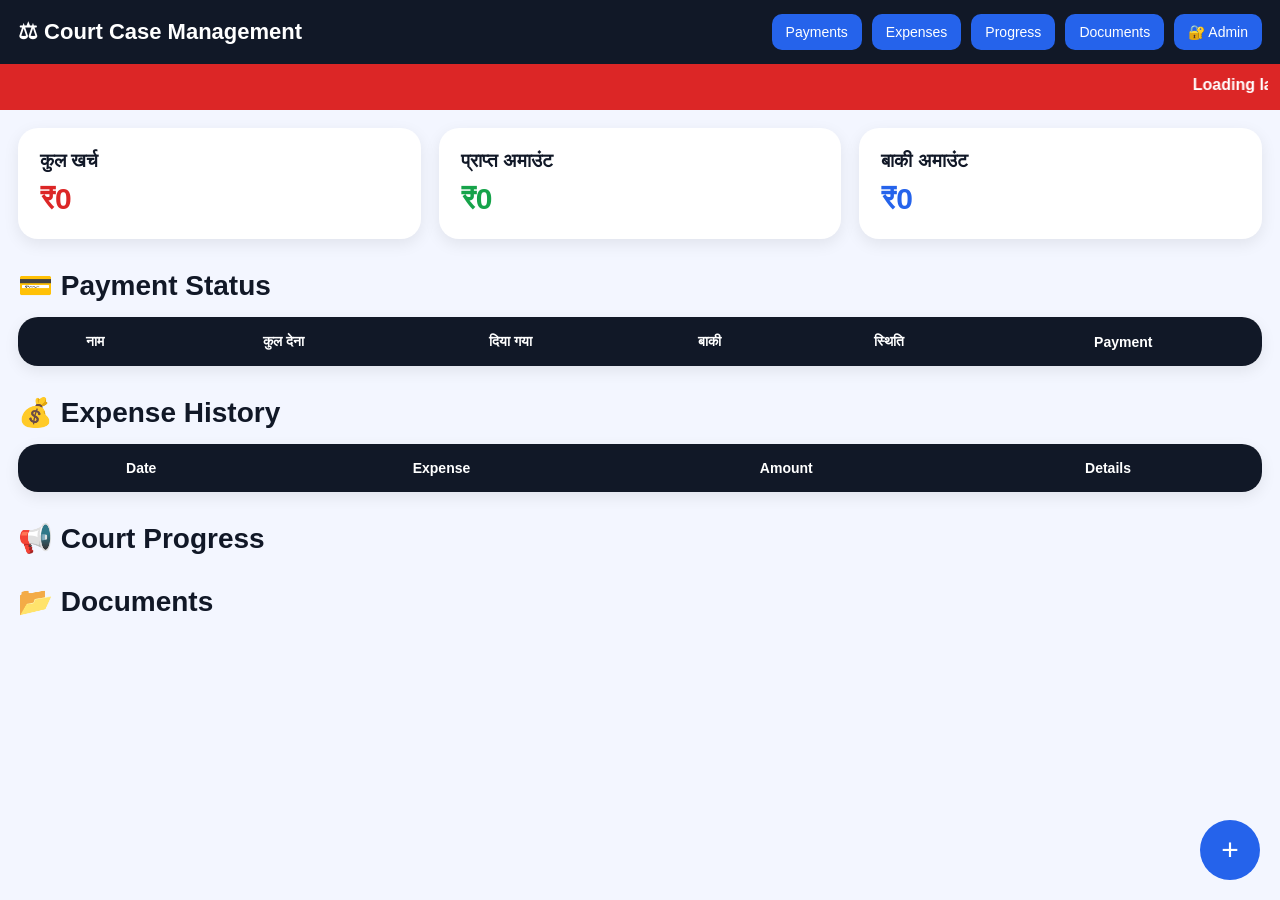
==== commit 13cbad8b: "Update index.html" ====
--- a/index.html
+++ b/index.html
@@ -37,6 +37,15 @@
 
 <a href="#documents">
 Documents
+</a>
+
+<!-- ADMIN BUTTON -->
+
+<a href="admin.html"
+class="admin-btn">
+
+🔐 Admin
+
 </a>
 
 </div>
